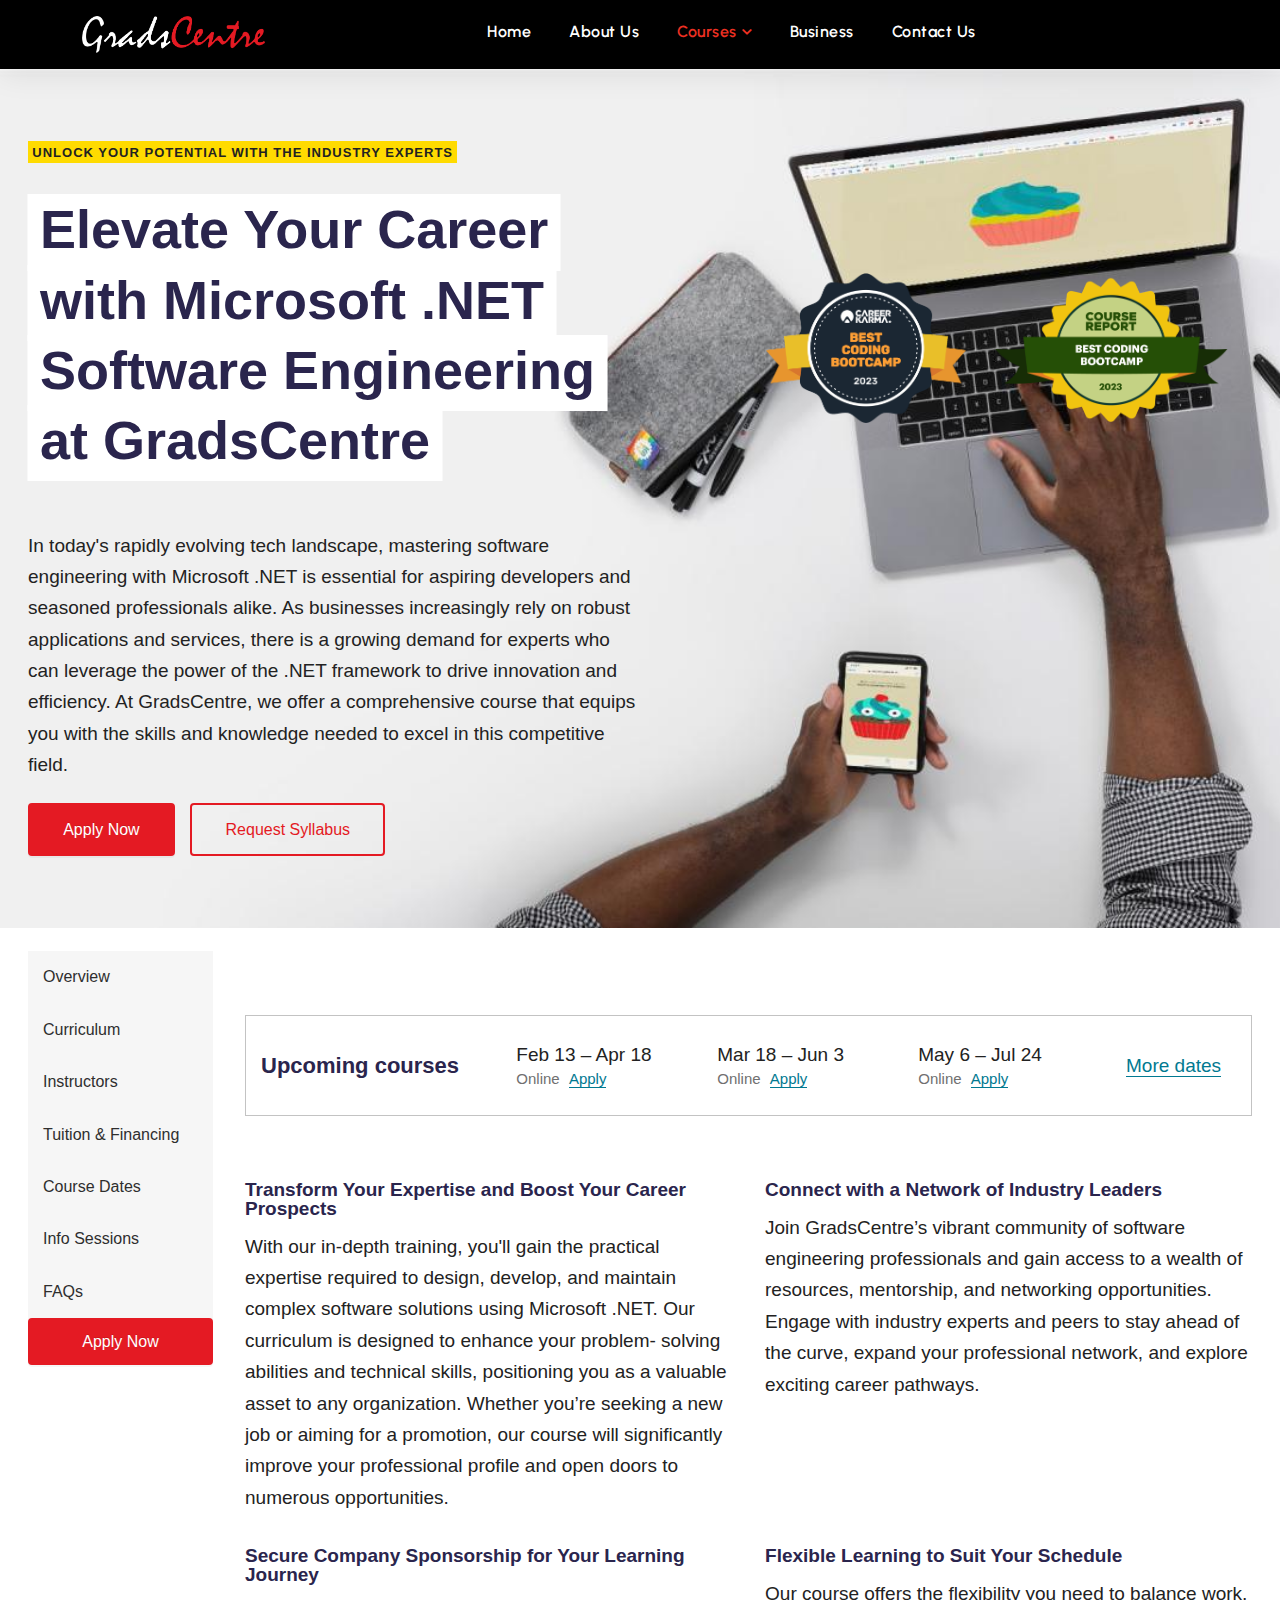
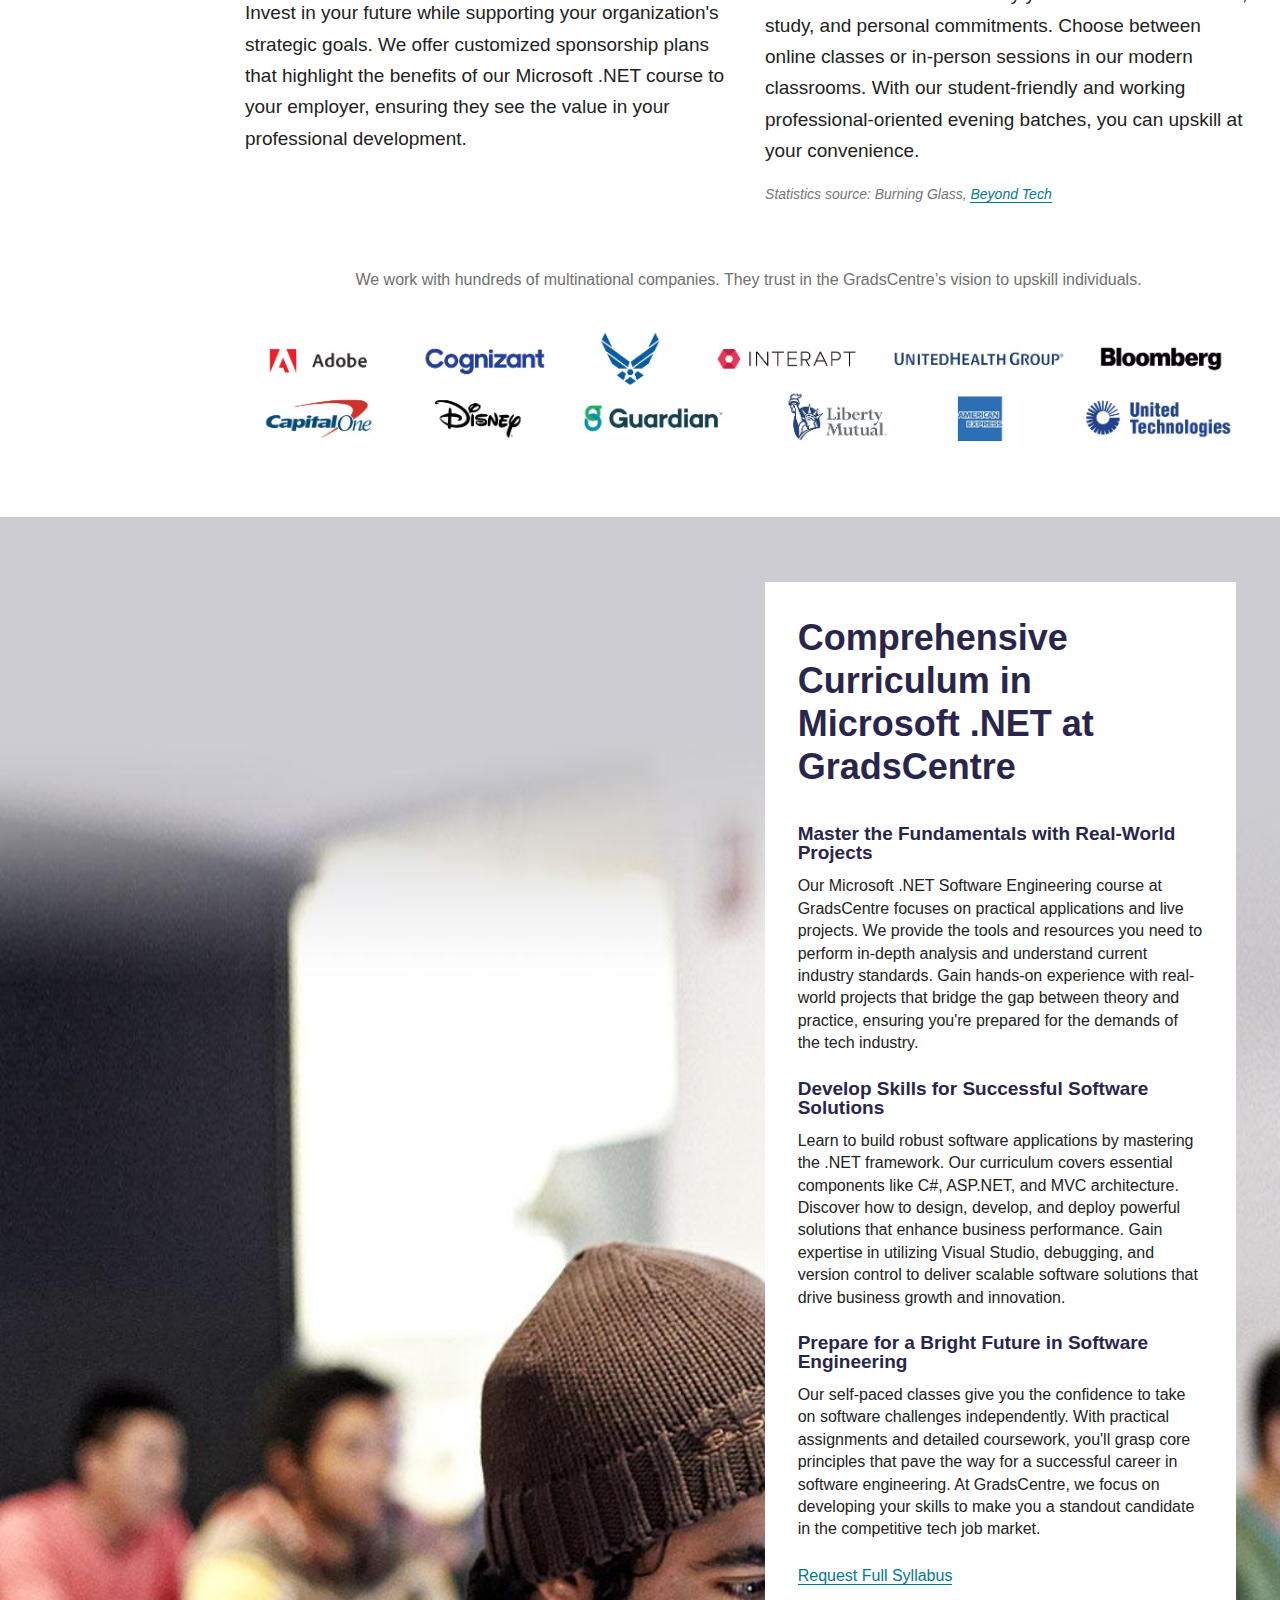
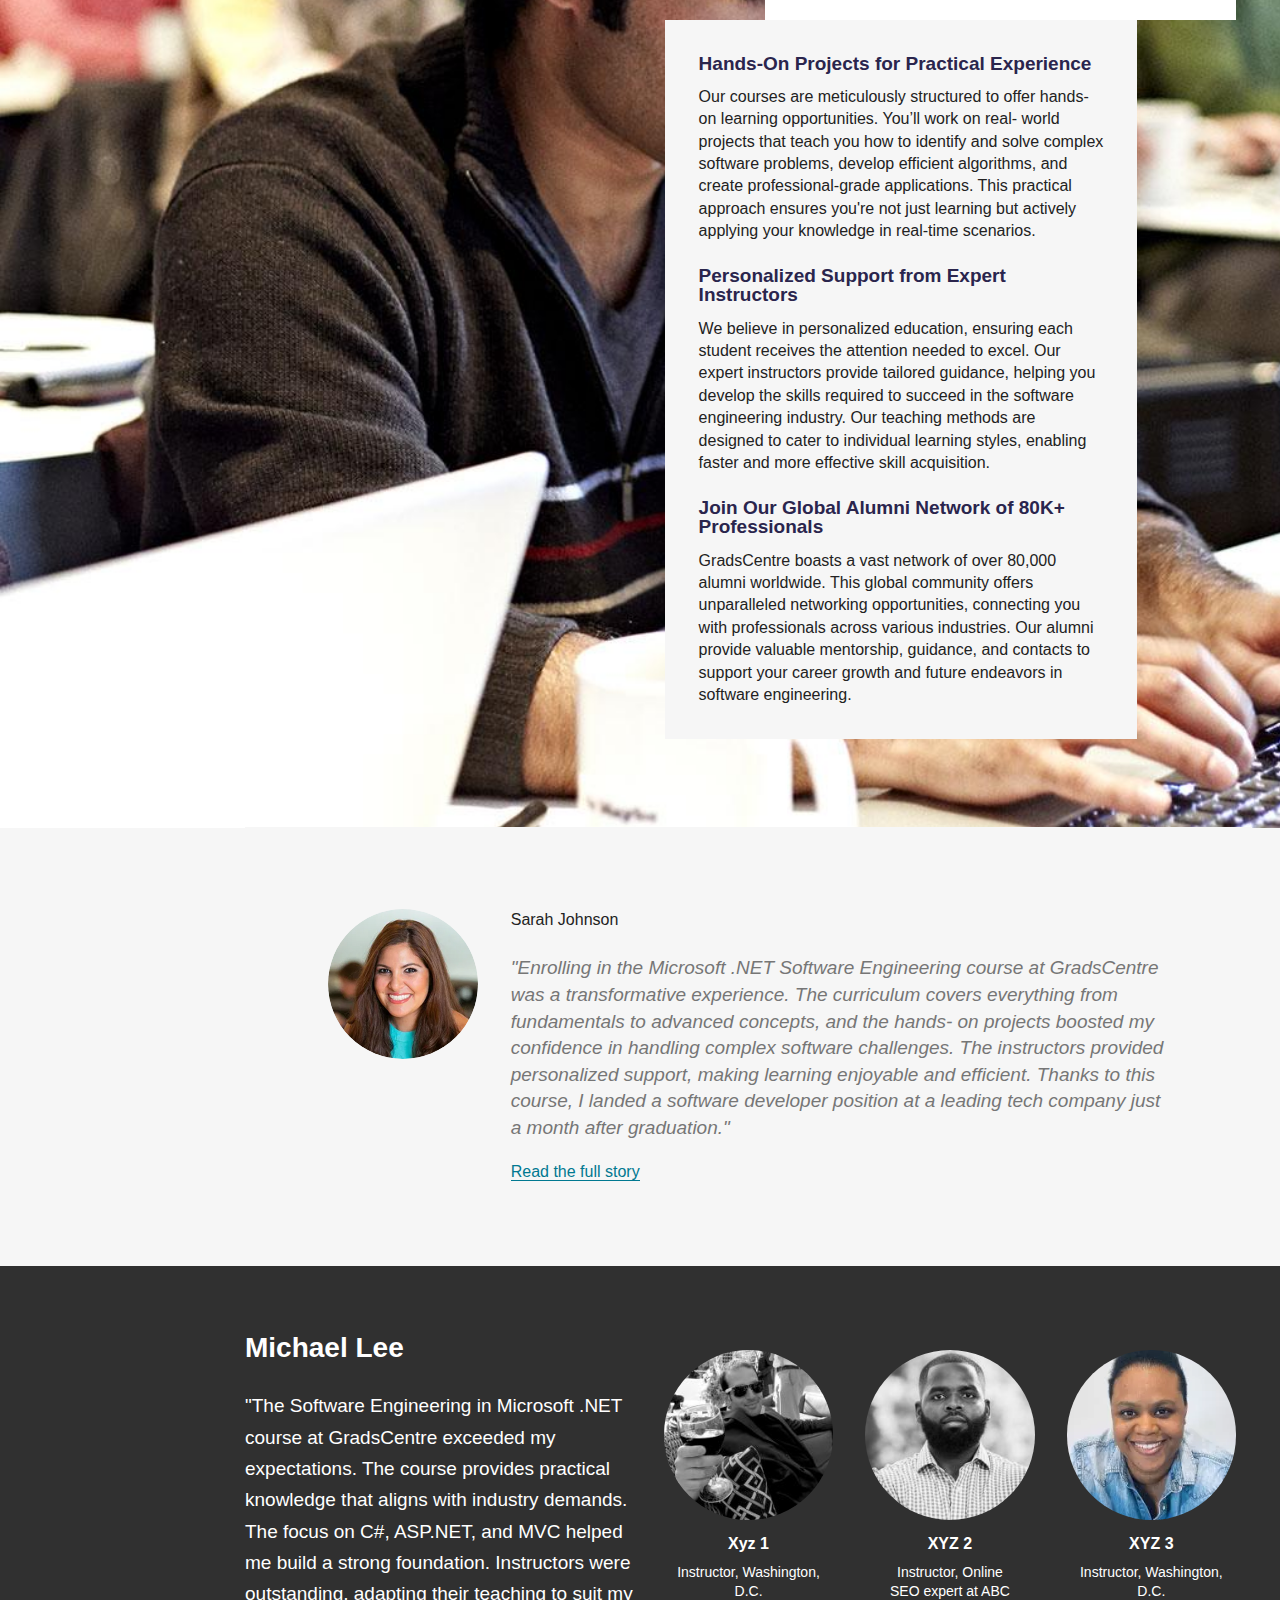
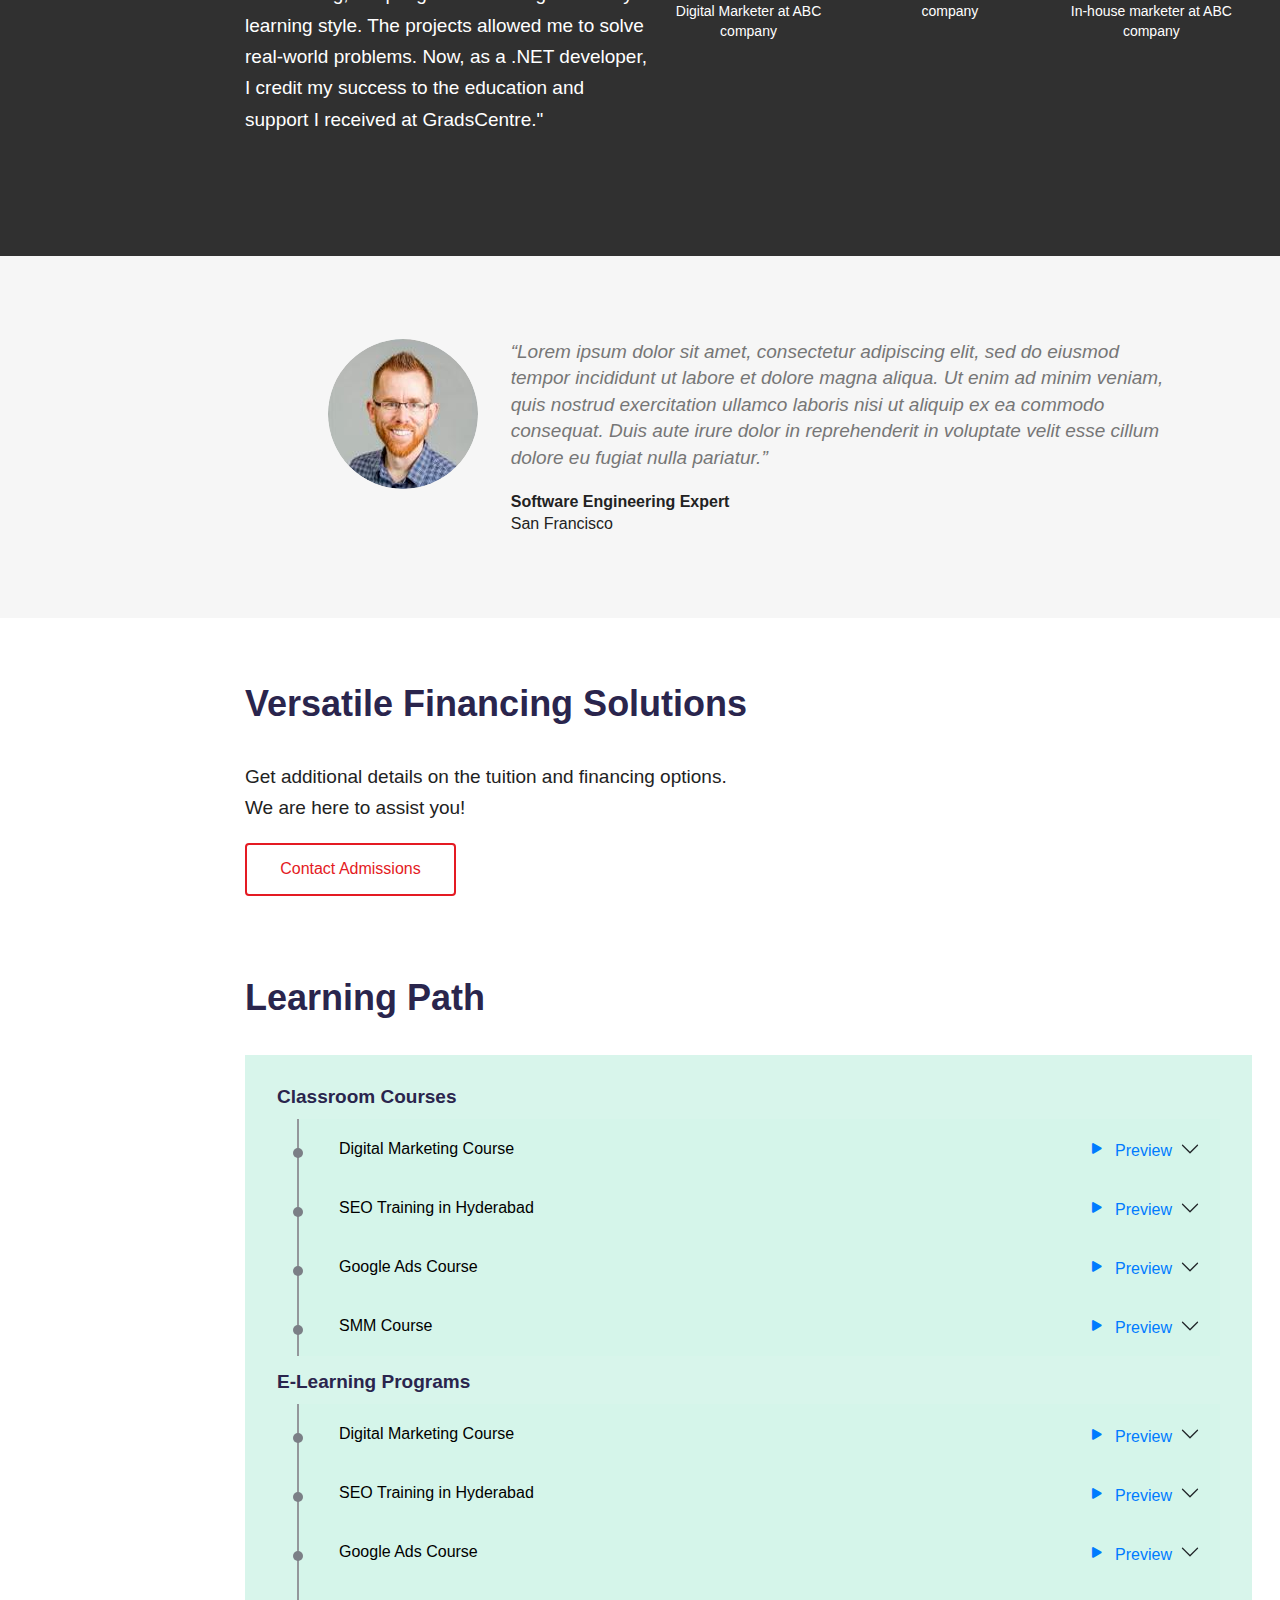
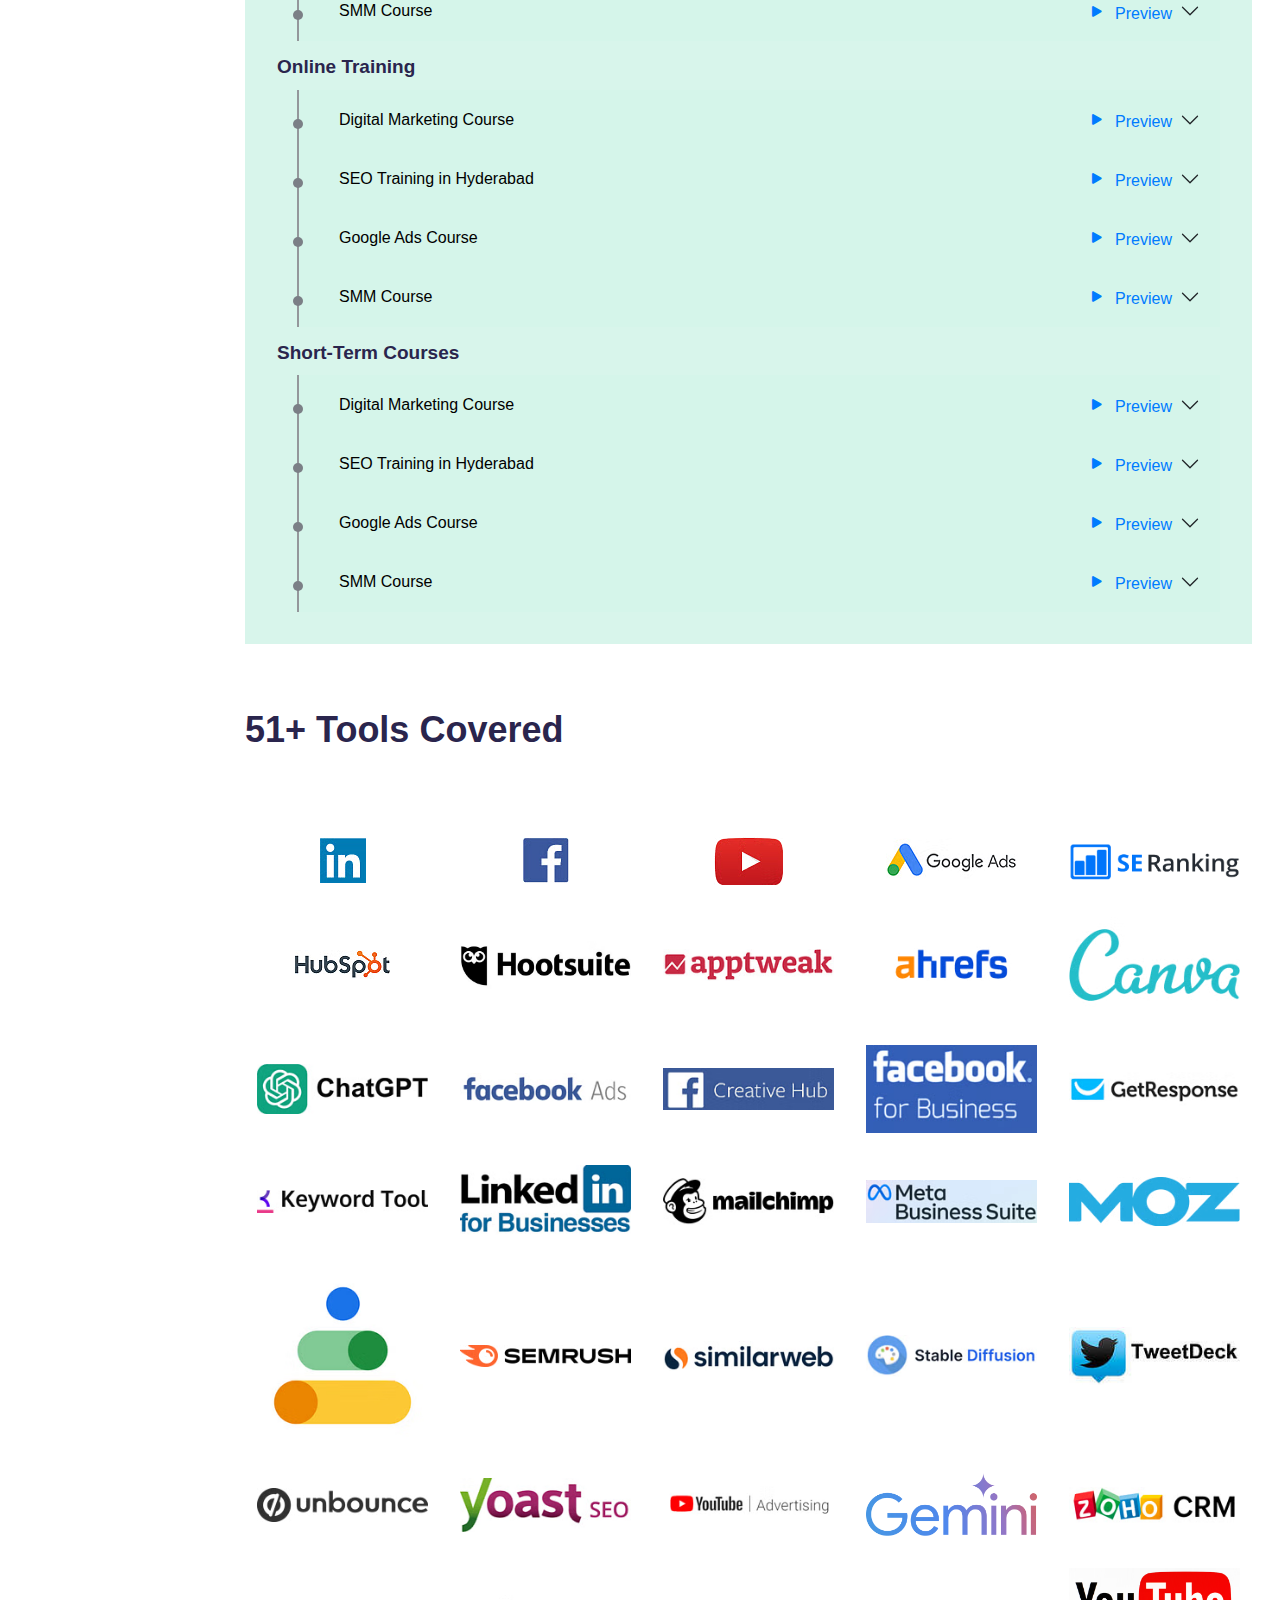
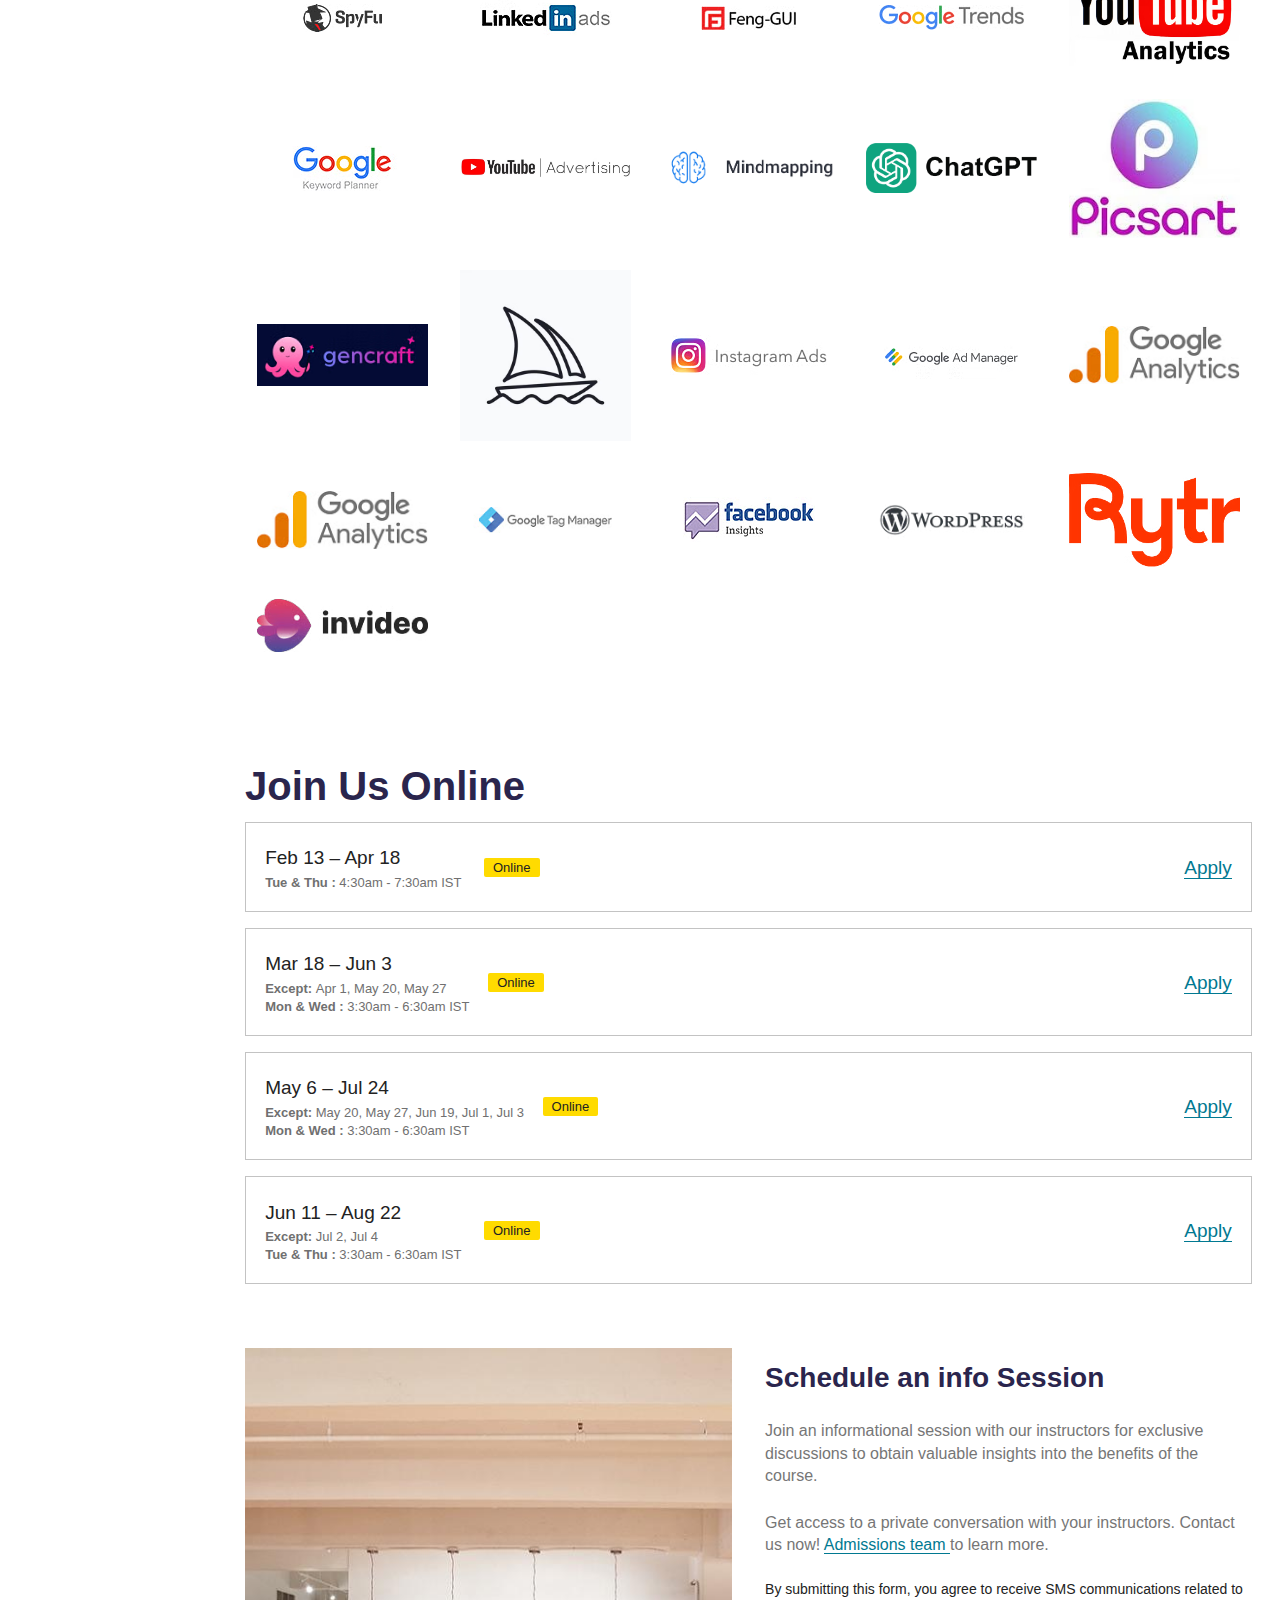
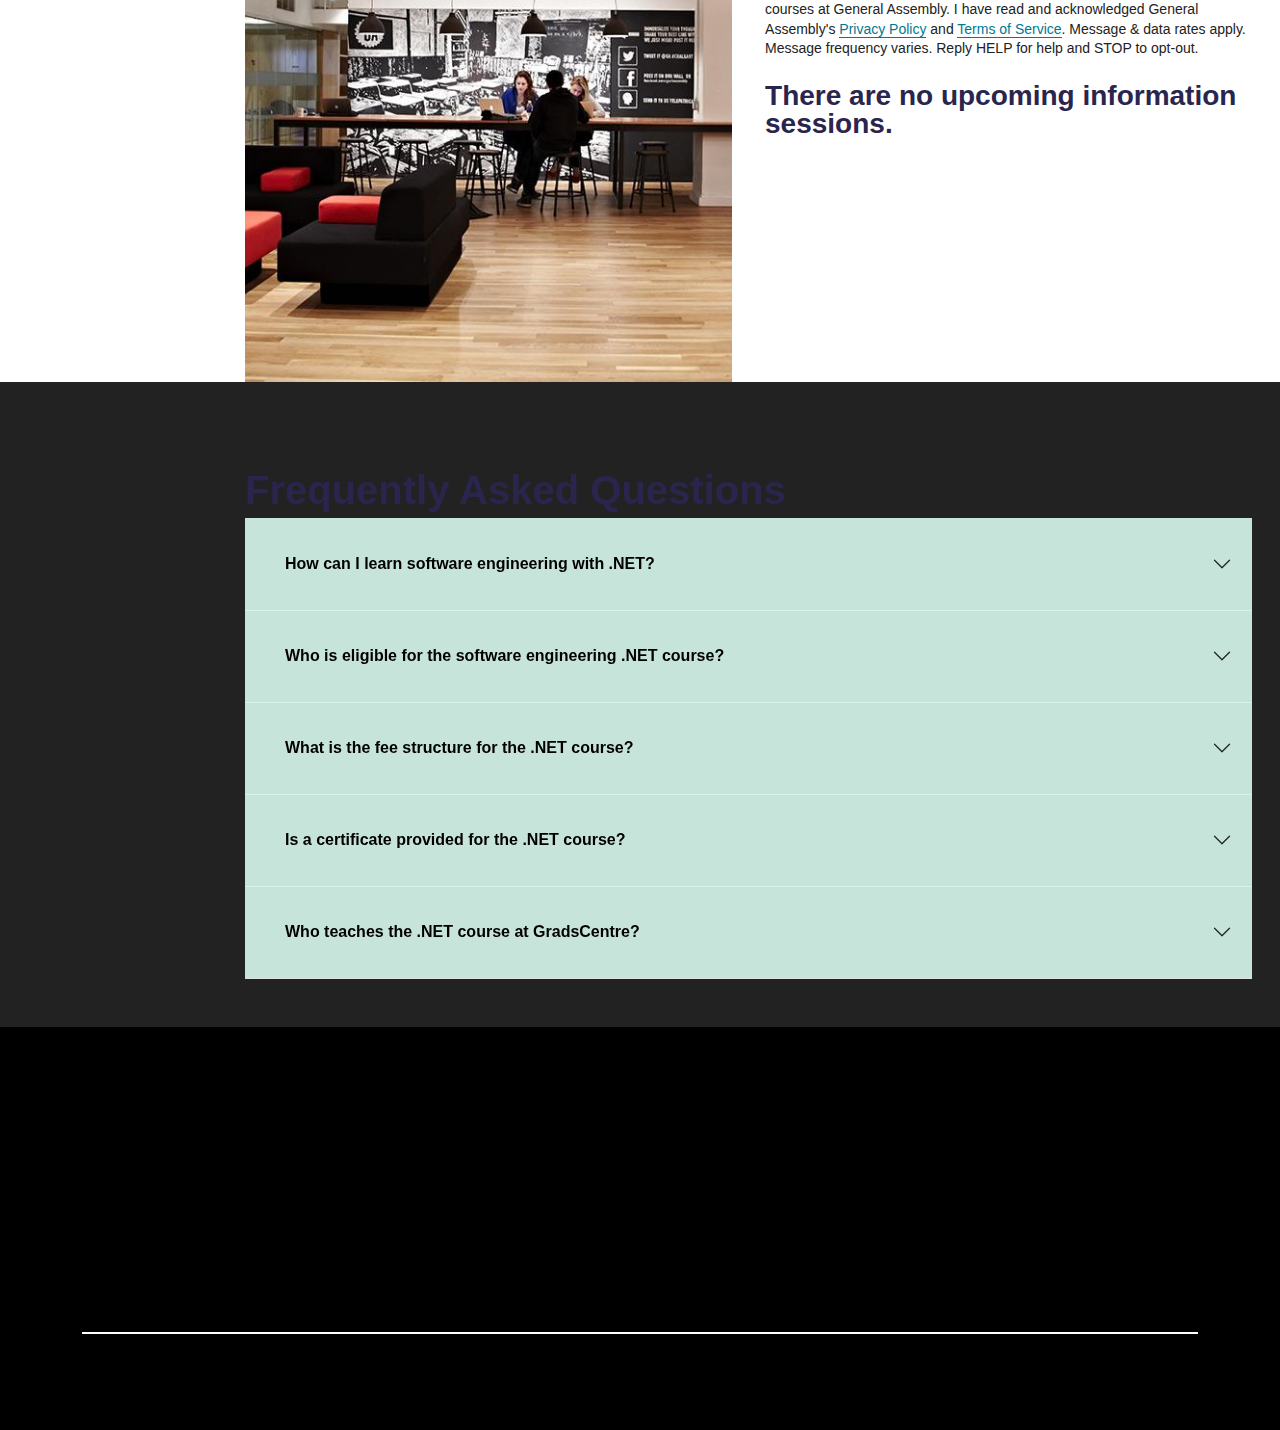
==== software-development.html @ 7e35aa5e "2nd" ====
<html lang="en">
  <head>
    <meta charset="UTF-8" />
    <meta name="viewport" content="width=device-width, initial-scale=1.0" />
    <title>Grade Center</title>
    <!-- favicons Icons -->
    <link
      rel="apple-touch-icon"
      sizes="180x180"
      href="assets/images/favicons/apple-touch-icon.png"
    />
    <link
      rel="icon"
      type="image/png"
      sizes="32x32"
      href="assets/images/favicons/favicon-32x32.png"
    />
    <link
      rel="icon"
      type="image/png"
      sizes="16x16"
      href="assets/images/favicons/favicon-16x16.png"
    />
    <link rel="manifest" href="assets/images/favicons/site.webmanifest" />
    <meta name="description" content="Grade HTML Template For Educaton & LMS" />
    <!-- fonts -->
    <link rel="preconnect" href="https://fonts.googleapis.com/" />
    <link rel="preconnect" href="https://fonts.gstatic.com/" crossorigin />
    <link
      href="https://fonts.googleapis.com/css2?family=Urbanist:ital,wght@0,300;0,400;0,500;0,600;0,700;0,800;0,900;1,300;1,400;1,500;1,600;1,700;1,800;1,900&amp;family=Water+Brush&amp;display=swap"
      rel="stylesheet"
    />
    <link
      rel="stylesheet"
      href="assets/vendors/bootstrap/css/bootstrap.min.css"
    />
    <link
      href="https://cdn.jsdelivr.net/npm/bootstrap-icons/font/bootstrap-icons.css"
      rel="stylesheet"
    />

    <link
      rel="stylesheet"
      href="assets/vendors/bootstrap-select/bootstrap-select.min.css"
    />
    <link rel="stylesheet" href="assets/vendors/jquery-ui/jquery-ui.css" />
    <link rel="stylesheet" href="assets/vendors/animate/animate.min.css" />
    <link rel="stylesheet" href="assets/vendors/fontawesome/css/all.min.css" />
    <link rel="stylesheet" href="assets/vendors/grade-icons/style.css" />
    <link rel="stylesheet" href="assets/vendors/jarallax/jarallax.css" />
    <link
      rel="stylesheet"
      href="assets/vendors/jquery-magnific-popup/jquery.magnific-popup.css"
    />
    <link
      rel="stylesheet"
      href="assets/vendors/nouislider/nouislider.min.css"
    />
    <link
      rel="stylesheet"
      href="assets/vendors/nouislider/nouislider.pips.css"
    />
    <link rel="stylesheet" href="assets/vendors/odometer/odometer.min.css" />
    <link
      rel="stylesheet"
      href="assets/vendors/tiny-slider/tiny-slider.min.css"
    />
    <link
      rel="stylesheet"
      href="assets/vendors/owl-carousel/assets/owl.carousel.min.css"
    />
    <link
      rel="stylesheet"
      href="assets/vendors/owl-carousel/assets/owl.theme.default.min.css"
    />
    <!-- template styles -->
    <link rel="stylesheet" href="./assets/css/custom.css" />
    <link rel="stylesheet" href="assets/css/style.css" />
  </head>

  <body class="">
    <!--<div class="custom-cursor__cursor"></div>-->
    <!--<div class="custom-cursor__cursor-two"></div>-->
    <div class="preloader">
      <div
        class="preloader__image"
        style="background-image: url(assets/images/loader.png)"
      ></div>
    </div>
    <!-- /.preloader -->
    <div class="page-wrapper">
      <header class="main-header-two">
        <nav class="main-menu">
          <div class="container">
            <div class="main-menu__logo">
              <a href="index.html">
                <img
                  src="assets/images/logo-light.png"
                  width="183"
                  height="48"
                  alt="Grade"
                />
              </a>
            </div>
            <!-- /.main-menu__logo -->
            <div class="main-menu__nav">
              <ul class="main-menu__list">
                <li><a href="index.html">Home</a></li>
                <li>
                  <a href="about.html">About Us</a>
                  <!--<ul>-->
                  <!--    <li><a href="javascript:void(0)">About</a></li>-->
                  <!--    <li><a href="javascript:void(0)">Our Teacher</a></li>-->
                  <!--</ul>-->
                </li>
                <li class="dropdown">
                  <a href="javascript:void(0)">Courses</a>
                  <ul>
                    <li class="dropdown">
                      <a href="javascript:void(0)">Full Time</a>
                      <ul>
                        <li>
                          <a href="software-development.html"
                            >Software Development</a
                          >
                        </li>
                        <li>
                          <a href="digital-marketing.html">Digital Marketing</a>
                        </li>
                        <li>
                          <a href="fullstack-development.html"
                            >Fullstack Development</a
                          >
                        </li>
                      </ul>
                    </li>
                    <li>
                      <a href="javascript:void(0)">Part-time</a>
                      <ul>
                        <li>
                          <a href="software-development.html"
                            >Software Development</a
                          >
                        </li>
                      </ul>
                    </li>
                    <li>
                      <a href="course-details.html">Online</a>
                      <ul>
                        <li>
                          <a href="software-development.html"
                            >Software Development</a
                          >
                        </li>
                        <li>
                          <a href="digital-marketing.html">Digital Marketing</a>
                        </li>
                      </ul>
                    </li>
                  </ul>
                </li>
                <li><a href="business.html">Business</a></li>
                <li><a href="contact.html">Contact Us</a></li>
              </ul>
            </div>
            <div class="main-menu__right">
              <a href="#" class="main-menu__toggler mobile-nav__toggler">
                <i class="fa fa-bars"></i>
              </a>
            </div>
          </div>
        </nav>
        <!-- /.main-menu -->
      </header>
      <!-- /.main-header-two -->
      <div class="stricky-header stricked-menu main-menu main-header-two">
        <div class="sticky-header__content"></div>
      </div>
      <main role="main">
        <div class="layout-content">
          <div class="region region-content">
            <article
              class="node node--type-program-instance node--view-mode-full"
            >
              <div class="program__masthead">
                <div class="program__image">
                  <article
                    class="media media--type-image media--view-mode-masthead-program-header"
                  >
                    <div
                      class="field field--name-field-image field--type-image field--label-hidden field__item"
                    >
                      <picture>
                        <source
                          srcset="assets/images/SC_FEWD_Header_0623_NB.jpg"
                          media="all and (min-width: 1600px)"
                          type="image/webp"
                          width="1920"
                          height="721"
                        />
                        <img
                          loading="lazy"
                          src="assets/images/SC_FEWD_Header_0623_NB.jpg?itok=PxS10DZU"
                          width="1920"
                          height="721"
                          alt="SC_FEWD_Header_0623_NB"
                        />
                      </picture>
                    </div>
                  </article>
                </div>
                <div class="program__header">
                  <div class="program__highlight ga-type-highlight">
                    UNLOCK YOUR POTENTIAL WITH THE INDUSTRY EXPERTS
                  </div>
                  <div class="program__title-container">
                    <h1 class="program__title">
                      <span
                        class="field field--name-title field--type-string field--label-hidden"
                        >Elevate Your Career with Microsoft .NET Software
                        Engineering at GradsCentre</span
                      >
                    </h1>
                  </div>
                </div>
                <div class="program__summary-container">
                  <div class="program__summary">
                    <p>
                      In today's rapidly evolving tech landscape, mastering
                      software engineering with Microsoft .NET is essential for
                      aspiring developers and seasoned professionals alike. As
                      businesses increasingly rely on robust applications and
                      services, there is a growing demand for experts who can
                      leverage the power of the .NET framework to drive
                      innovation and efficiency. At GradsCentre, we offer a
                      comprehensive course that equips you with the skills and
                      knowledge needed to excel in this competitive field.
                    </p>

                    <ul>
                      <li>
                        <a
                          class="btn-primary"
                          href="contact.html"
                          target="_blank"
                          >Apply Now</a
                        >
                      </li>
                      <li>
                        <a
                          href="#contact"
                          class="use-ajax btn-secondary"
                          data-bs-toggle="modal"
                          data-bs-target="#contact"
                          rel="nofollow"
                          data-dialog-type="modal"
                          data-dialog-options='{"width":"565px","dialogClass":"ga-common-widget-webformcta"}'
                          data-once="ajax"
                        >
                          Request Syllabus
                        </a>
                      </li>
                    </ul>
                    <!-- Award Container Styles -->
                    <style type="text/css">
                      /*<![CDATA[*/

                      #award-container {
                        justify-content: center;
                        align-items: center;
                        gap: 25px;
                        display: flex;
                        flex-direction: row;
                        position: absolute;
                        top: -444px;
                        right: 0px;
                        width: 100%;
                        min-height: 220px;
                      }

                      #award-container > img {
                        height: 30vw;
                      }

                      @media only screen and /* the smallest desktop width to cover */ (min-width: 320px) and (max-width: 425px) {
                        #award-container {
                          top: -65vw;
                        }
                      }

                      @media only screen and /* the smallest desktop width to cover */ (min-width: 426px) and (max-width: 767px) {
                        #award-container {
                          top: -58vw;
                        }
                      }

                      @media only screen and /* the smallest desktop width to cover */ (min-width: 768px) {
                        #award-container {
                          position: relative;
                          justify-content: flex-end;
                          align-items: center;
                          gap: 25px;
                          display: flex;
                          flex-direction: row;
                          flex-wrap: wrap;
                          margin-top: 33px;
                          margin-right: 39px;
                          z-index: 100;
                          position: absolute;
                          top: -325px;
                          right: 0px;
                        }

                        #award-container > img {
                          max-height: 150px;
                        }
                      }

                      /*]]>*/
                    </style>
                    <!-- End Award Container Styles --><!-- Award Container -->
                    <div id="award-container">
                      <img
                        src="assets/images/Career-Karma-Best-Coding-Bootcamp-2023.png"
                        alt="Career Karma Best Coding Bootcamp of 2023"
                        max-height="150px"
                      />
                      <img
                        src="assets/images/Course_Report_Best_Coding_Bootcamp-2023.png"
                        alt="Course Report Best Coding Bootcamp of 2023"
                        max-height="150px"
                      />
                    </div>

                    <!-- End Award Container -->
                  </div>
                </div>
              </div>
              <div class="program__content">
                <div class="sidebar-nav mobile-collapsed">
                  <div class="layout-container">
                    <div class="mobile-toggle">
                      <a href="#">Learn more about this course</a>
                    </div>
                    <nav
                      id="guide-template"
                      class="ga-common-page-blocks-inline-page-menu ga-common-inline-page-menu-vertical sidebar-nav__inner sidebar-nav__inner--sticky"
                    >
                      <div class="item-list">
                        <ul class="subnav__list nav ga-type-body-sm">
                          <li>
                            <a
                              href="#more-than-half-of-all-jobs-in-the-top-income-quartile-show-significant-demand-for-coding-skills"
                              >Overview</a
                            >
                          </li>
                          <li><a href="#classroom-support">Curriculum</a></li>
                          <li><a href="#instructors">Instructors</a></li>
                          <li>
                            <a href="#flexible-financing-options"
                              >Tuition &amp; Financing</a
                            >
                          </li>
                          <li><a href="#course-dates">Course Dates</a></li>
                          <li><a href="#info-sessions">Info Sessions</a></li>
                          <li>
                            <a href="#frequently-asked-questions">FAQs</a>
                          </li>
                        </ul>
                      </div>
                      <div class="apply-now">
                        <a href="contact.html" class="ga-btn btn-primary"
                          >Apply Now</a
                        >
                      </div>
                    </nav>
                  </div>
                </div>
                <div
                  id="upcoming-dates"
                  class="padding--default layout layout--onecol ga-block-white"
                >
                  <div class="layout__region--container">
                    <div class="layout__region layout__region--content">
                      <div
                        data-block-plugin-id="ga_courses_page_block_upcoming_course_instances_preview"
                        class="block block-ga-courses block-ga-courses-page-block-upcoming-course-instances-preview"
                      >
                        <div class="block__inner">
                          <h2 class="block__title">Upcoming courses</h2>
                          <div class="ga-courses-course-instance-preview">
                            <div
                              class="ga-courses-course-instance-preview--dates"
                            >
                              <span
                                class="ga-courses-course-instance-preview--start-date"
                                >Feb 13</span
                              >
                              –
                              <span
                                class="ga-courses-course-instance-preview--end-date"
                                >Apr 18</span
                              >
                            </div>

                            <div
                              class="ga-courses-course-instance-preview--is-online"
                            >
                              Online
                              <a
                                href="contact.html"
                                class="ga-courses-course-instance-preview--apply"
                                target="_blank"
                                >Apply</a
                              >
                            </div>
                          </div>
                          <div class="ga-courses-course-instance-preview">
                            <div
                              class="ga-courses-course-instance-preview--dates"
                            >
                              <span
                                class="ga-courses-course-instance-preview--start-date"
                                >Mar 18</span
                              >
                              –
                              <span
                                class="ga-courses-course-instance-preview--end-date"
                                >Jun 3</span
                              >
                            </div>

                            <div
                              class="ga-courses-course-instance-preview--is-online"
                            >
                              Online
                              <a
                                href="contact.html"
                                class="ga-courses-course-instance-preview--apply"
                                target="_blank"
                                >Apply</a
                              >
                            </div>
                          </div>
                          <div class="ga-courses-course-instance-preview">
                            <div
                              class="ga-courses-course-instance-preview--dates"
                            >
                              <span
                                class="ga-courses-course-instance-preview--start-date"
                                >May 6</span
                              >
                              –
                              <span
                                class="ga-courses-course-instance-preview--end-date"
                                >Jul 24</span
                              >
                            </div>

                            <div
                              class="ga-courses-course-instance-preview--is-online"
                            >
                              Online
                              <a
                                href="contact.html"
                                class="ga-courses-course-instance-preview--apply"
                                target="_blank"
                                >Apply</a
                              >
                            </div>
                          </div>

                          <div class="block__dates">
                            <a href="javascript:void(0)">More dates</a>
                          </div>
                        </div>
                      </div>
                    </div>
                  </div>
                </div>
                <div
                  id="more-than-half-of-all-jobs-in-the-top-income-quartile-show-significant-demand-for-coding-skills"
                  class="padding--default layout--twocol-50-50 layout layout--twocolflex ga-block-white"
                >
                  <div class="layout__region--container">
                    <!--<div class="layout__title"><h2 class="ga-type-header">Lorem ipsum dolor sit amet, consectetur adipiscing elit, sed do eiusmod tempor incididunt ut labore et dolore magna aliqua. Ut enim ad minim veniam, quis nostrud exercitation ullamco laboris nisi ut aliquip ex ea commodo consequat.</h2></div>-->
                    <div class="layout__region layout__region--content">
                      <div
                        class="block block-ga-common block-ga-common-block-text"
                        data-block-plugin-id="ga_common_block_text"
                      >
                        <div class="block__inner clearfix">
                          <h4>
                            Transform Your Expertise and Boost Your Career
                            Prospects
                          </h4>

                          <p>
                            With our in-depth training, you'll gain the
                            practical expertise required to design, develop, and
                            maintain complex software solutions using Microsoft
                            .NET. Our curriculum is designed to enhance your
                            problem- solving abilities and technical skills,
                            positioning you as a valuable asset to any
                            organization. Whether you’re seeking a new job or
                            aiming for a promotion, our course will
                            significantly improve your professional profile and
                            open doors to numerous opportunities.
                          </p>
                        </div>
                      </div>
                      <div
                        class="block block-ga-common block-ga-common-block-text"
                        data-block-plugin-id="ga_common_block_text"
                      >
                        <div class="block__inner clearfix">
                          <h4>Connect with a Network of Industry Leaders</h4>

                          <p>
                            Join GradsCentre’s vibrant community of software
                            engineering professionals and gain access to a
                            wealth of resources, mentorship, and networking
                            opportunities. Engage with industry experts and
                            peers to stay ahead of the curve, expand your
                            professional network, and explore exciting career
                            pathways.
                          </p>
                        </div>
                      </div>
                      <div
                        class="block block-ga-common block-ga-common-block-text"
                        data-block-plugin-id="ga_common_block_text"
                      >
                        <div class="block__inner clearfix">
                          <h4>
                            Secure Company Sponsorship for Your Learning Journey
                          </h4>

                          <p>
                            Invest in your future while supporting your
                            organization's strategic goals. We offer customized
                            sponsorship plans that highlight the benefits of our
                            Microsoft .NET course to your employer, ensuring
                            they see the value in your professional development.
                          </p>
                        </div>
                      </div>
                      <div
                        class="block block-ga-common block-ga-common-block-text"
                        data-block-plugin-id="ga_common_block_text"
                      >
                        <div class="block__inner clearfix">
                          <h4>Flexible Learning to Suit Your Schedule</h4>

                          <p>
                            Our course offers the flexibility you need to
                            balance work, study, and personal commitments.
                            Choose between online classes or in-person sessions
                            in our modern classrooms. With our student-friendly
                            and working professional-oriented evening batches,
                            you can upskill at your convenience.
                          </p>

                          <p class="ga-type-body-xs">
                            <em>
                              <span style="color: #767676"
                                >Statistics source: Burning Glass,
                              </span>
                              <a href="javascript:void(0)" target="_blank"
                                >Beyond Tech</a
                              >
                            </em>
                          </p>
                        </div>
                      </div>
                    </div>
                  </div>
                </div>
                <div
                  id="logos"
                  class="padding--default layout layout--onecol ga-block-white"
                >
                  <div class="layout__region--container">
                    <div class="layout__region layout__region--content">
                      <div
                        data-block-plugin-id="ga_common_block_image"
                        class="block block-ga-common block-ga-common-block-image"
                      >
                        <div class="block__inner clearfix">
                          <h2 class="ga-type-section-header block__title">
                            We work with hundreds of multinational companies.
                            They trust in the GradsCentre’s vision to upskill
                            individuals.
                          </h2>

                          <div class="ga-common-block-image">
                            <picture>
                              <source
                                srcset="assets/images/FEWD_LogoBlock.webp"
                                media="(min-width: 768px)"
                                type="image/webp"
                              />
                              <source
                                srcset="assets/images/FEWD_LogoBlock.jpg"
                                media="(min-width: 768px)"
                              />
                              <img
                                src="assets/images/FEWD_LogoBlock.jpg"
                                alt=""
                              />
                            </picture>
                          </div>
                        </div>
                      </div>
                    </div>
                  </div>
                </div>
                <div
                  id="classroom-support"
                  class="padding--default layout layout--threecol layout--multiple-rows-brick ga-block-white layout--bg-image"
                >
                  <div
                    class="layout__bg-image-container"
                    style="
                      background-image: url(assets/images/FEWD-Our-Best-in-Class-Curriculum_040220.jpg?itok=NfUQ-eMR),
                        url(assets/images/FEWD-Our-Best-in-Class-Curriculum_040220.jpg?itok=NfUQ-eMR);
                    "
                  ></div>

                  <div class="layout__region--container">
                    <div class="layout__region--content">
                      <div
                        class="layout__region layout__region--content-right layout__region--row_1_right"
                      >
                        <div
                          class="ga-block-white block block-ga-common block-ga-common-block-text"
                          data-block-plugin-id="ga_common_block_text"
                        >
                          <div class="block__inner clearfix">
                            <h2 class="h1-style">
                              Comprehensive Curriculum in Microsoft .NET at
                              GradsCentre
                            </h2>

                            <h4>
                              <strong
                                >Master the Fundamentals with Real-World
                                Projects</strong
                              >
                            </h4>

                            <p class="ga-type-body-sm">
                              Our Microsoft .NET Software Engineering course at
                              GradsCentre focuses on practical applications and
                              live projects. We provide the tools and resources
                              you need to perform in-depth analysis and
                              understand current industry standards. Gain
                              hands-on experience with real-world projects that
                              bridge the gap between theory and practice,
                              ensuring you're prepared for the demands of the
                              tech industry.
                            </p>

                            <h4>
                              Develop Skills for Successful Software Solutions
                            </h4>

                            <p class="ga-type-body-sm">
                              Learn to build robust software applications by
                              mastering the .NET framework. Our curriculum
                              covers essential components like C#, ASP.NET, and
                              MVC architecture. Discover how to design, develop,
                              and deploy powerful solutions that enhance
                              business performance. Gain expertise in utilizing
                              Visual Studio, debugging, and version control to
                              deliver scalable software solutions that drive
                              business growth and innovation.
                            </p>

                            <h4>
                              Prepare for a Bright Future in Software
                              Engineering
                            </h4>

                            <p class="ga-type-body-sm">
                              Our self-paced classes give you the confidence to
                              take on software challenges independently. With
                              practical assignments and detailed coursework,
                              you'll grasp core principles that pave the way for
                              a successful career in software engineering. At
                              GradsCentre, we focus on developing your skills to
                              make you a standout candidate in the competitive
                              tech job market.
                            </p>

                            <p class="ga-type-body-sm" dir="ltr">
                              <a
                                href="javascript:void(0)"
                                rel="nofollow"
                                data-dialog-type="modal"
                                data-dialog-options='{"width":"565px","dialogClass":"ga-common-widget-webformcta"}'
                                data-once="ajax"
                              >
                                Request Full Syllabus
                              </a>
                            </p>
                          </div>
                        </div>
                        <div
                          class="shift-left-1 ga-block-light-gray block block-ga-common block-ga-common-block-text"
                          data-block-plugin-id="ga_common_block_text"
                        >
                          <div class="block__inner clearfix">
                            <h4>Hands-On Projects for Practical Experience</h4>

                            <p class="ga-type-body-sm">
                              Our courses are meticulously structured to offer
                              hands-on learning opportunities. You’ll work on
                              real- world projects that teach you how to
                              identify and solve complex software problems,
                              develop efficient algorithms, and create
                              professional-grade applications. This practical
                              approach ensures you're not just learning but
                              actively applying your knowledge in real-time
                              scenarios.
                            </p>

                            <h4>
                              Personalized Support from Expert Instructors
                            </h4>

                            <p class="ga-type-body-sm">
                              We believe in personalized education, ensuring
                              each student receives the attention needed to
                              excel. Our expert instructors provide tailored
                              guidance, helping you develop the skills required
                              to succeed in the software engineering industry.
                              Our teaching methods are designed to cater to
                              individual learning styles, enabling faster and
                              more effective skill acquisition.
                            </p>

                            <h4>
                              Join Our Global Alumni Network of 80K+
                              Professionals
                            </h4>

                            <p class="ga-type-body-sm">
                              GradsCentre boasts a vast network of over 80,000
                              alumni worldwide. This global community offers
                              unparalleled networking opportunities, connecting
                              you with professionals across various industries.
                              Our alumni provide valuable mentorship, guidance,
                              and contacts to support your career growth and
                              future endeavors in software engineering.
                            </p>
                          </div>
                        </div>
                      </div>
                    </div>
                  </div>
                </div>
                <div
                  id="quote"
                  class="padding--default layout layout--onecol ga-block-light-gray"
                >
                  <div class="layout__region--container">
                    <div class="layout__region layout__region--content">
                      <div
                        class="ga-block-light-gray block block-ga-common block-ga-common-block-quote"
                        data-block-plugin-id="ga_common_block_quote"
                      >
                        <div class="block__inner clearfix">
                          <div
                            class="ga-common-block-quote ga-common-block-quote--regular"
                          >
                            <div class="ga-common-block-quote--picture">
                              <div class="media--type-image">
                                <article
                                  class="media media--type-image media--view-mode-ga-quotes-block"
                                >
                                  <div
                                    class="field field--name-field-image field--type-image field--label-hidden field__item"
                                  >
                                    <picture>
                                      <source
                                        srcset="
                                          assets/images/DaniellePascarella.png?itok=NW6vYEuT 1x,
                                          assets/images/DaniellePascarella.png?itok=7NJllkgY 2x
                                        "
                                        media="all and (min-width: 1600px)"
                                        type="image/webp"
                                        width="150"
                                        height="150"
                                      />
                                      <source
                                        srcset="
                                          assets/images/DaniellePascarella.png?itok=NW6vYEuT 1x,
                                          assets/images/DaniellePascarella.png?itok=7NJllkgY 2x
                                        "
                                        media="(min-width: 1256px) and (max-width: 1599px)"
                                        type="image/webp"
                                        width="150"
                                        height="150"
                                      />
                                      <source
                                        srcset="
                                          assets/images/DaniellePascarella.png?itok=NW6vYEuT 1x,
                                          assets/images/DaniellePascarella.png?itok=7NJllkgY 2x
                                        "
                                        media="(min-width: 992px) and (max-width: 1255px)"
                                        type="image/webp"
                                        width="150"
                                        height="150"
                                      />
                                      <source
                                        srcset="
                                          assets/images/DaniellePascarella.png?itok=NW6vYEuT 1x,
                                          assets/images/DaniellePascarella.png?itok=7NJllkgY 2x
                                        "
                                        media="(min-width: 768px) and (max-width: 991px)"
                                        type="image/webp"
                                        width="150"
                                        height="150"
                                      />
                                      <source
                                        srcset="
                                          assets/images/DaniellePascarella.png?itok=NW6vYEuT 1x,
                                          assets/images/DaniellePascarella.png?itok=7NJllkgY 2x
                                        "
                                        media="(min-width: 576px) and (max-width: 767px)"
                                        type="image/webp"
                                        width="150"
                                        height="150"
                                      />
                                      <source
                                        srcset="
                                          assets/images/DaniellePascarella.png?itok=NW6vYEuT 1x,
                                          assets/images/DaniellePascarella.png?itok=7NJllkgY 2x
                                        "
                                        media="(min-width: 480px) and (max-width: 575px)"
                                        type="image/webp"
                                        width="150"
                                        height="150"
                                      />
                                      <source
                                        srcset="
                                          assets/images/DaniellePascarella.png?itok=NW6vYEuT 1x,
                                          assets/images/DaniellePascarella.png?itok=7NJllkgY 2x
                                        "
                                        media="all and (max-width: 479px)"
                                        type="image/webp"
                                        width="150"
                                        height="150"
                                      />
                                      <source
                                        srcset="
                                          assets/images/DaniellePascarella.png?itok=NW6vYEuT 1x,
                                          assets/images/DaniellePascarella.png?itok=7NJllkgY 2x
                                        "
                                        media="all and (min-width: 1600px)"
                                        type="image/png"
                                        width="150"
                                        height="150"
                                      />
                                      <source
                                        srcset="
                                          assets/images/DaniellePascarella.png?itok=NW6vYEuT 1x,
                                          assets/images/DaniellePascarella.png?itok=7NJllkgY 2x
                                        "
                                        media="(min-width: 1256px) and (max-width: 1599px)"
                                        type="image/png"
                                        width="150"
                                        height="150"
                                      />
                                      <source
                                        srcset="
                                          assets/images/DaniellePascarella.png?itok=NW6vYEuT 1x,
                                          assets/images/DaniellePascarella.png?itok=7NJllkgY 2x
                                        "
                                        media="(min-width: 992px) and (max-width: 1255px)"
                                        type="image/png"
                                        width="150"
                                        height="150"
                                      />
                                      <source
                                        srcset="
                                          assets/images/DaniellePascarella.png?itok=NW6vYEuT 1x,
                                          assets/images/DaniellePascarella.png?itok=7NJllkgY 2x
                                        "
                                        media="(min-width: 768px) and (max-width: 991px)"
                                        type="image/png"
                                        width="150"
                                        height="150"
                                      />
                                      <source
                                        srcset="
                                          assets/images/DaniellePascarella.png?itok=NW6vYEuT 1x,
                                          assets/images/DaniellePascarella.png?itok=7NJllkgY 2x
                                        "
                                        media="(min-width: 576px) and (max-width: 767px)"
                                        type="image/png"
                                        width="150"
                                        height="150"
                                      />
                                      <source
                                        srcset="
                                          assets/images/DaniellePascarella.png?itok=NW6vYEuT 1x,
                                          assets/images/DaniellePascarella.png?itok=7NJllkgY 2x
                                        "
                                        media="(min-width: 480px) and (max-width: 575px)"
                                        type="image/png"
                                        width="150"
                                        height="150"
                                      />
                                      <source
                                        srcset="
                                          assets/images/DaniellePascarella.png?itok=NW6vYEuT 1x,
                                          assets/images/DaniellePascarella.png?itok=7NJllkgY 2x
                                        "
                                        media="all and (max-width: 479px)"
                                        type="image/png"
                                        width="150"
                                        height="150"
                                      />
                                      <img
                                        loading="eager"
                                        src="assets/images/DaniellePascarella.png?itok=NW6vYEuT"
                                        width="150"
                                        height="150"
                                        alt="Danielle Pascarella Portrait "
                                        typeof="foaf:Image"
                                      />
                                    </picture>
                                  </div>
                                </article>
                              </div>
                            </div>
                            <div class="ga-common-block-quote--quote">
                              <p class="ga-type-body-sm">
                                <!-- <strong>Content Marketer, ABC</strong><br /> -->
                                Sarah Johnson
                              </p>

                              <p>
                                <span style="color: #767676">
                                  <em>
                                    "Enrolling in the Microsoft .NET Software
                                    Engineering course at GradsCentre was a
                                    transformative experience. The curriculum
                                    covers everything from fundamentals to
                                    advanced concepts, and the hands- on
                                    projects boosted my confidence in handling
                                    complex software challenges. The instructors
                                    provided personalized support, making
                                    learning enjoyable and efficient. Thanks to
                                    this course, I landed a software developer
                                    position at a leading tech company just a
                                    month after graduation."
                                  </em>
                                </span>
                              </p>

                              <p class="ga-type-body-sm">
                                <a href="javascript:void(0)" target="_blank"
                                  >Read the full story</a
                                >
                              </p>
                            </div>
                          </div>
                        </div>
                      </div>
                    </div>
                  </div>
                </div>
                <div
                  id="instructors"
                  class="padding--default layout layout--onecol ga-block-dark"
                >
                  <div class="layout__region--container">
                    <div class="layout__region layout__region--content">
                      <div
                        data-block-plugin-id="ga_courses_block_program_instructor"
                        class="block block-ga-courses block-ga-courses-block-program-instructor"
                      >
                        <div class="block__inner clearfix">
                          <div class="ga-courses-program-instructors">
                            <div
                              class="ga-courses-program-instructors--content"
                            >
                              <h2>Michael Lee</h2>

                              <p>
                                "The Software Engineering in Microsoft .NET
                                course at GradsCentre exceeded my expectations.
                                The course provides practical knowledge that
                                aligns with industry demands. The focus on C#,
                                ASP.NET, and MVC helped me build a strong
                                foundation. Instructors were outstanding,
                                adapting their teaching to suit my learning
                                style. The projects allowed me to solve
                                real-world problems. Now, as a .NET developer, I
                                credit my success to the education and support I
                                received at GradsCentre."
                              </p>
                            </div>
                            <div
                              class="ga-courses-program-instructors--instructors"
                            >
                              <div
                                class="ga-courses-program-instructors__instructor"
                              >
                                <div
                                  class="ga-courses-program-instructors--pic"
                                >
                                  <a
                                    href="javascript:void(0)"
                                    title="Click to know more about "
                                    target="_blank"
                                  >
                                    <picture>
                                      <!--[if IE 9]><video style="display: none;"><![endif]-->
                                      <source
                                        srcset="
                                          assets/images/01ef3bff034d9aefd3293e2bd64f1db9.jpg
                                        "
                                        media="all and (min-width: 1600px)"
                                        type="image/webp"
                                        width="200"
                                        height="200"
                                      />
                                      <img
                                        src="assets/images/01ef3bff034d9aefd3293e2bd64f1db9.jpg"
                                        width="200"
                                        height="200"
                                        alt=""
                                        loading="lazy"
                                        typeof="foaf:Image"
                                      />
                                    </picture>
                                  </a>
                                </div>
                                <div
                                  class="ga-courses-program-instructors--info-group"
                                >
                                  <div
                                    class="ga-courses-program-instructors--name"
                                    itemprop="name"
                                  >
                                    <a
                                      href="javascript:void(0)"
                                      title="Click to know more about "
                                      target="_blank"
                                      ><strong>Xyz 1</strong></a
                                    >
                                  </div>
                                  <div
                                    class="ga-courses-program-instructors--info"
                                    itemprop="description"
                                  >
                                    Instructor, Washington, D.C.

                                    <br />
                                    Digital Marketer at ABC company
                                  </div>
                                </div>
                              </div>
                              <div
                                class="ga-courses-program-instructors__instructor"
                              >
                                <div
                                  class="ga-courses-program-instructors--pic"
                                >
                                  <a
                                    href="javascript:void(0)"
                                    title="Click to know more about "
                                    target="_blank"
                                  >
                                    <picture>
                                      <!--[if IE 9]><video style="display: none;"><![endif]-->
                                      <source
                                        srcset="
                                          assets/images/073fd1244c669f1e8d8358dd8bf30a3c.jpg
                                        "
                                        media="all and (min-width: 1600px)"
                                        type="image/webp"
                                        width="200"
                                        height="200"
                                      />
                                      <img
                                        src="assets/images/073fd1244c669f1e8d8358dd8bf30a3c.jpg"
                                        width="200"
                                        height="200"
                                        alt=""
                                        loading="lazy"
                                        typeof="foaf:Image"
                                      />
                                    </picture>
                                  </a>
                                </div>
                                <div
                                  class="ga-courses-program-instructors--info-group"
                                >
                                  <div
                                    class="ga-courses-program-instructors--name"
                                    itemprop="name"
                                  >
                                    <a
                                      href="javascript:void(0)"
                                      title="Click to know more about "
                                      target="_blank"
                                      ><strong>XYZ 2</strong></a
                                    >
                                  </div>
                                  <div
                                    class="ga-courses-program-instructors--info"
                                    itemprop="description"
                                  >
                                    Instructor, Online<br />
                                    SEO expert at ABC company
                                  </div>
                                </div>
                              </div>
                              <div
                                class="ga-courses-program-instructors__instructor"
                              >
                                <div
                                  class="ga-courses-program-instructors--pic"
                                >
                                  <a
                                    href="javascript:void(0)"
                                    title="Click to know more about "
                                    target="_blank"
                                  >
                                    <picture>
                                      <!--[if IE 9]><video style="display: none;"><![endif]-->
                                      <source
                                        srcset="
                                          assets/images/f41cc6f0377a0dbfd70afd4b94031312.png
                                        "
                                        media="all and (min-width: 1600px)"
                                        type="image/webp"
                                        width="200"
                                        height="200"
                                      />
                                      <img
                                        src="assets/images/f41cc6f0377a0dbfd70afd4b94031312.png"
                                        width="200"
                                        height="200"
                                        alt=""
                                        loading="lazy"
                                        typeof="foaf:Image"
                                      />
                                    </picture>
                                  </a>
                                </div>
                                <div
                                  class="ga-courses-program-instructors--info-group"
                                >
                                  <div
                                    class="ga-courses-program-instructors--name"
                                    itemprop="name"
                                  >
                                    <a
                                      href="javascript:void(0)"
                                      title="Click to know more about "
                                      target="_blank"
                                      ><strong>XYZ 3</strong></a
                                    >
                                  </div>
                                  <div
                                    class="ga-courses-program-instructors--info"
                                    itemprop="description"
                                  >
                                    Instructor, Washington, D.C.<br />
                                    In-house marketer at ABC company
                                  </div>
                                </div>
                              </div>
                            </div>
                          </div>
                        </div>
                      </div>
                    </div>
                  </div>
                </div>
                <div
                  id="quote"
                  class="padding--default layout layout--onecol ga-block-light-gray"
                >
                  <div class="layout__region--container">
                    <div class="layout__region layout__region--content">
                      <div
                        class="ga-block-light-gray block block-ga-common block-ga-common-block-quote"
                        data-block-plugin-id="ga_common_block_quote"
                      >
                        <div class="block__inner clearfix">
                          <div
                            class="ga-common-block-quote ga-common-block-quote--regular"
                          >
                            <div class="ga-common-block-quote--picture">
                              <div class="media--type-image">
                                <article
                                  class="media media--type-image media--view-mode-ga-quotes-block"
                                >
                                  <div
                                    class="field field--name-field-image field--type-image field--label-hidden field__item"
                                  >
                                    <picture>
                                      <source
                                        srcset="assets/images/SashaVodnik.jpg"
                                        media="all and (min-width: 1600px)"
                                        type="image/webp"
                                        width="150"
                                        height="150"
                                      />
                                      <img
                                        loading="eager"
                                        src="assets/images/SashaVodnik.jpg"
                                        width="150"
                                        height="150"
                                        alt="Sasha Vodnik Portrait"
                                        typeof="foaf:Image"
                                      />
                                    </picture>
                                  </div>
                                </article>
                              </div>
                            </div>
                            <div class="ga-common-block-quote--quote">
                              <p>
                                <span style="color: #767676">
                                  <em>
                                    “Lorem ipsum dolor sit amet, consectetur
                                    adipiscing elit, sed do eiusmod tempor
                                    incididunt ut labore et dolore magna aliqua.
                                    Ut enim ad minim veniam, quis nostrud
                                    exercitation ullamco laboris nisi ut aliquip
                                    ex ea commodo consequat. Duis aute irure
                                    dolor in reprehenderit in voluptate velit
                                    esse cillum dolore eu fugiat nulla
                                    pariatur.”
                                  </em>
                                </span>
                              </p>

                              <p class="ga-type-body-sm">
                                <strong>Software Engineering Expert</strong
                                ><br />
                                San Francisco
                              </p>
                            </div>
                          </div>
                        </div>
                      </div>
                    </div>
                  </div>
                </div>
                <div
                  id="flexible-financing-options"
                  class="padding--default layout layout--onecol ga-block-white"
                >
                  <div class="layout__region--container">
                    <div class="layout__title">
                      <h2 class="ga-type-header">
                        Versatile Financing Solutions
                      </h2>
                    </div>
                    <div class="layout__region layout__region--content">
                      <div
                        class="block block-ga-common block-ga-common-block-text"
                        data-block-plugin-id="ga_common_block_text"
                      >
                        <div class="block__inner clearfix">
                          <p class="text-align-center">
                            Get additional details on the tuition and financing
                            options. <br />
                            We are here to assist you!
                          </p>

                          <p class="text-align-center ga-type-body-sm">
                            <a
                              href="javascript:void(0)"
                              class="use-ajax btn-secondary"
                              rel="nofollow"
                              data-dialog-type="modal"
                              data-dialog-options='{"width":"565px","dialogClass":"ga-common-widget-webformcta"}'
                              data-once="ajax"
                            >
                              Contact Admissions
                            </a>
                          </p>
                        </div>
                      </div>
                    </div>
                  </div>
                </div>

                <section class="learningPath">
                  <div
                    id="flexible-financing-options"
                    class="padding--default layout layout--onecol ga-block-white"
                  >
                    <div class="layout__region--container">
                      <div class="layout__title">
                        <h2 class="ga-type-header">Learning Path</h2>
                      </div>
                      <div class="layout__region layout__region--content bgfull">
                        <div
                          class="block block-ga-common block-ga-common-block-text"
                          data-block-plugin-id="ga_common_block_text"
                        >
                          <div class="block__inner clearfix" id="bglp">
                            <div
                              class="accordion  "
                              id="accordionPanelsStayOpenExample"
                            >
                              <h4>Classroom Courses</h4>
                              
                              <div class="accordion-item bglp timeline">
                                <div class="row ">
                                  <div class="col ">
                                    <h2 class="accordion-header ">
                                      <div class="bullet"></div>

                                      <button
                                        class="accordion-button  bglp collapsed  timeline-item"
                                        type="button"
                                        data-bs-toggle="collapse"
                                        data-bs-target="#panelsStayOpen-collapseOne"
                                        aria-expanded="false"
                                        aria-controls="panelsStayOpen-collapseOne"
                                      >
                                        Digital Marketing Course
                                        <a  href="#" class="preview-button">
                                          <i class="bi bi-play-fill"></i>
                                          <span class="preview-text">Preview</span>
                                        </a>
                                      </button>
                                    </h2>
                                  </div>
                                </div>

                                <div
                                  id="panelsStayOpen-collapseOne"
                                  class="accordion-collapse collapse"
                                >
                                  <div class="accordion-body container">
                                    <div class="row">
                                      <div class="col-11">
                                        <ul style="padding-left: 1em">
                                          <li>
                                            Web Trainings Academy is pioneer in
                                            digital marketing training in
                                            Hyderabad, India since 2008. Web
                                            Trainings has been awarded as Best
                                            Digital Marketing Institution by
                                            Radio City Icon Awards. We focus on
                                            student overall development and
                                            motivate students to set great
                                            career goals.
                                          </li>
                                          <li>
                                            We have successfully trained more
                                            than 5,500+ students in classroom
                                            and 1,00,000+ students in online
                                            programs. If you are looking for
                                            best digital marketing course in
                                            Hyderabad, your search ends here.
                                            Attend a Free Digital Marketing Demo
                                            and experience our quality and
                                            expertise.
                                          </li>
                                        </ul>
                                      </div>
                                      <div class="col">
                                        <span class="me-2">
                                          <i
                                            class="bi bi-play-circle-fill preview-icon fs-3"
                                          >
                                          </i>
                                        </span>
                                      </div>
                                    </div>
                                  </div>
                                </div>
                              </div>

                              <div class="accordion-item bglp timeline">
                                <div class="row">
                                  <div class="col">
                                    <h2 class="accordion-header">
                                      <div class="bullet"></div>
                                      <button
                                        class="accordion-button bglp collapsed timeline-item""
                                        type="button"
                                        data-bs-toggle="collapse"
                                        data-bs-target="#panelsStayOpen-collapseTwo"
                                        aria-expanded="true"
                                        aria-controls="panelsStayOpen-collapseTwo"
                                      >
                                        SEO Training in Hyderabad
                                        <a href="#" class="preview-button">
                                          <i class="bi bi-play-fill"></i>
                                          <span class="preview-text">Preview</span>
                                        </a>
                                      </button>
                                    </h2>
                                  </div>
                                </div>

                                <div
                                  id="panelsStayOpen-collapseTwo"
                                  class="accordion-collapse collapse"
                                >
                                  <div class="accordion-body container">
                                    <div class="row">
                                      <div class="col-11">
                                        <ul style="padding-left: 1em">
                                          <li>
                                            Are you eager to learn how to make
                                            your website more visible on the
                                            internet? You’ve come to the right
                                            place! Our SEO training program in
                                            Hyderabad is designed to help you
                                            understand the basics of Search
                                            Engine Optimization (SEO) in a
                                            simple and straightforward way.
                                          </li>
                                          <li>
                                            In this training, you will learn the
                                            techniques and strategies to improve
                                            your website’s ranking on search
                                            engines like Google. From
                                            understanding keywords to optimizing
                                            your content, we’ll cover everything
                                            you need to know to attract more
                                            visitors to your site.
                                          </li>
                                          <li>
                                            No prior experience is required to
                                            join our training program. Whether
                                            you’re a business owner, a student,
                                            or someone who’s simply interested
                                            in learning about SEO, our courses
                                            are suitable for everyone. Join us
                                            and take the first step towards
                                            boosting your online presence with
                                            SEO training in Hyderabad!
                                          </li>
                                        </ul>
                                      </div>
                                      <div class="col">
                                        <span class="me-2">
                                          <i
                                            class="bi bi-play-circle-fill preview-icon fs-3"
                                          >
                                          </i>
                                        </span>
                                      </div>
                                    </div>
                                  </div>
                                </div>
                              </div>

                              <div class="accordion-item bglp timeline">
                                <div class="row">
                                  <div class="col">
                                    <h2 class="accordion-header">
                                      <div class="bullet"></div>
                                      <button
                                        class="accordion-button bglp collapsed timeline-item""
                                        type="button"
                                        data-bs-toggle="collapse"
                                        data-bs-target="#panelsStayOpen-collapseThree"
                                        aria-expanded="true"
                                        aria-controls="panelsStayOpen-collapseThree"
                                      >
                                        Google Ads Course
                                        <a href="#" class="preview-button">
                                          <i class="bi bi-play-fill"></i>
                                          <span class="preview-text">Preview</span>
                                        </a>
                                      </button>
                                    </h2>
                                  </div>
                                </div>

                                <div
                                  id="panelsStayOpen-collapseThree"
                                  class="accordion-collapse collapse"
                                >
                                  <div class="accordion-body container">
                                    <div class="row">
                                      <div class="col-11">
                                        <ul style="padding-left: 1em">
                                          <li>
                                            Google Ads will help you advertise
                                            on a search engine and display
                                            network (websites in Google
                                            network). In this AdWords training,
                                            you will learn how to analyze
                                            business goals.
                                          </li>
                                          <li>
                                            how to structure the account,
                                            campaign, ad group, creating ads,
                                            target search engines, and display
                                            network, keyword research, and
                                            bidding optimizing the campaign for
                                            maximum ROI, tracking the
                                            conversions and reporting.
                                          </li>
                                          <li>
                                            No prior experience is required to
                                            join our training program. Whether
                                            you’re a business owner, a student,
                                            or someone who’s simply interested
                                            in learning about SEO, our courses
                                            are suitable for everyone. Join us
                                            and take the first step towards
                                            boosting your online presence with
                                            SEO training in Hyderabad!
                                          </li>
                                        </ul>
                                      </div>
                                      <div class="col">
                                        <span class="me-2">
                                          <i
                                            class="bi bi-play-circle-fill preview-icon fs-3"
                                          >
                                          </i>
                                        </span>
                                      </div>
                                    </div>
                                  </div>
                                </div>
                              </div>

                              <div class="accordion-item bglp timeline">
                                <div class="row">
                                  <div class="col">
                                    <h2 class="accordion-header">
                                      <div class="bullet"></div>
                                      <button
                                        class="accordion-button bglp collapsed timeline-item""
                                        type="button"
                                        data-bs-toggle="collapse"
                                        data-bs-target="#panelsStayOpen-collapseFour"
                                        aria-expanded="true"
                                        aria-controls="panelsStayOpen-collapseFour"
                                      >
                                        SMM Course
                                        <a href="#" class="preview-button">
                                          <i class="bi bi-play-fill"></i>
                                          <span class="preview-text">Preview</span>
                                        </a>
                                      </button>
                                    </h2>
                                  </div>
                                </div>

                                <div
                                  id="panelsStayOpen-collapseFour"
                                  class="accordion-collapse collapse"
                                >
                                  <div class="accordion-body container">
                                    <div class="row">
                                      <div class="col-11">
                                        <ul style="padding-left: 1em">
                                          <li>
                                            Welcome to our comprehensive social
                                            media marketing training program! In
                                            today’s digital age, having a strong
                                            presence on social media is
                                            essential for businesses of all
                                            sizes to reach their target
                                            audiences and drive growth.
                                          </li>
                                          <li>
                                            This program is designed to provide
                                            you with a deep understanding of
                                            social media marketing strategies
                                            and best practices.
                                          </li>
                                        </ul>
                                      </div>
                                      <div class="col">
                                        <span class="me-2">
                                          <i
                                            class="bi bi-play-circle-fill preview-icon fs-3"
                                          >
                                          </i>
                                        </span>
                                      </div>
                                    </div>
                                  </div>
                                </div>
                              </div>
                            </div>
                          </div>

                          <div class="block__inner clearfix" id="bglp">
                            <div
                              class="accordion  "
                              id="accordionPanelsStayOpenExample"
                            >
                              <h4 style="padding-top: 1rem">
                                E-Learning Programs
                              </h4>
                              <div class="accordion-item bglp timeline">
                                <div class="row">
                                  <div class="col">
                                    <h2 class="accordion-header">
                                      <div class="bullet"></div>
                                      <button
                                        class="accordion-button bglp collapsed timeline-item""
                                        type="button"
                                        data-bs-toggle="collapse"
                                        data-bs-target="#panelsStayOpen-collapseOne2"
                                        aria-expanded="false"
                                        aria-controls="panelsStayOpen-collapseOne2"
                                      >
                                        Digital Marketing Course
                                        <a href="#" class="preview-button">
                                          <i class="bi bi-play-fill"></i>
                                          <span class="preview-text">Preview</span>
                                        </a>
                                      </button>
                                    </h2>
                                  </div>
                                </div>

                                <div
                                  id="panelsStayOpen-collapseOne2"
                                  class="accordion-collapse collapse"
                                >
                                  <div class="accordion-body container">
                                    <div class="row">
                                      <div class="col-11">
                                        <ul style="padding-left: 1em">
                                          <li>
                                            Web Trainings Academy is pioneer in
                                            digital marketing training in
                                            Hyderabad, India since 2008. Web
                                            Trainings has been awarded as Best
                                            Digital Marketing Institution by
                                            Radio City Icon Awards. We focus on
                                            student overall development and
                                            motivate students to set great
                                            career goals.
                                          </li>
                                          <li>
                                            We have successfully trained more
                                            than 5,500+ students in classroom
                                            and 1,00,000+ students in online
                                            programs. If you are looking for
                                            best digital marketing course in
                                            Hyderabad, your search ends here.
                                            Attend a Free Digital Marketing Demo
                                            and experience our quality and
                                            expertise.
                                          </li>
                                        </ul>
                                      </div>
                                      <div class="col">
                                        <span class="me-2">
                                          <i
                                            class="bi bi-play-circle-fill preview-icon fs-3"
                                          >
                                          </i>
                                        </span>
                                      </div>
                                    </div>
                                  </div>
                                </div>
                              </div>

                              <div class="accordion-item bglp timeline">
                                <div class="row">
                                  <div class="col">
                                    <h2 class="accordion-header">
                                      <div class="bullet"></div>
                                      <button
                                        class="accordion-button bglp collapsed timeline-item""
                                        type="button"
                                        data-bs-toggle="collapse"
                                        data-bs-target="#panelsStayOpen-collapseTwo2"
                                        aria-expanded="true"
                                        aria-controls="panelsStayOpen-collapseTwo2"
                                      >
                                        SEO Training in Hyderabad
                                        <a href="#" class="preview-button">
                                          <i class="bi bi-play-fill"></i>
                                          <span class="preview-text">Preview</span>
                                        </a>
                                      </button>
                                    </h2>
                                  </div>
                                </div>

                                <div
                                  id="panelsStayOpen-collapseTwo2"
                                  class="accordion-collapse collapse"
                                >
                                  <div class="accordion-body container">
                                    <div class="row">
                                      <div class="col-11">
                                        <ul style="padding-left: 1em">
                                          <li>
                                            Are you eager to learn how to make
                                            your website more visible on the
                                            internet? You’ve come to the right
                                            place! Our SEO training program in
                                            Hyderabad is designed to help you
                                            understand the basics of Search
                                            Engine Optimization (SEO) in a
                                            simple and straightforward way.
                                          </li>
                                          <li>
                                            In this training, you will learn the
                                            techniques and strategies to improve
                                            your website’s ranking on search
                                            engines like Google. From
                                            understanding keywords to optimizing
                                            your content, we’ll cover everything
                                            you need to know to attract more
                                            visitors to your site.
                                          </li>
                                          <li>
                                            No prior experience is required to
                                            join our training program. Whether
                                            you’re a business owner, a student,
                                            or someone who’s simply interested
                                            in learning about SEO, our courses
                                            are suitable for everyone. Join us
                                            and take the first step towards
                                            boosting your online presence with
                                            SEO training in Hyderabad!
                                          </li>
                                        </ul>
                                      </div>
                                      <div class="col">
                                        <span class="me-2">
                                          <i
                                            class="bi bi-play-circle-fill preview-icon fs-3"
                                          >
                                          </i>
                                        </span>
                                      </div>
                                    </div>
                                  </div>
                                </div>
                              </div>

                              <div class="accordion-item bglp timeline">
                                <div class="row">
                                  <div class="col">
                                    <h2 class="accordion-header">
                                      <div class="bullet"></div>
                                      <button
                                        class="accordion-button bglp collapsed timeline-item""
                                        type="button"
                                        data-bs-toggle="collapse"
                                        data-bs-target="#panelsStayOpen-collapseThree2"
                                        aria-expanded="true"
                                        aria-controls="panelsStayOpen-collapseThree2"
                                      >
                                        Google Ads Course
                                        <a href="#" class="preview-button">
                                          <i class="bi bi-play-fill"></i>
                                          <span class="preview-text">Preview</span>
                                        </a>
                                      </button>
                                    </h2>
                                  </div>
                                </div>

                                <div
                                  id="panelsStayOpen-collapseThree2"
                                  class="accordion-collapse collapse"
                                >
                                  <div class="accordion-body container">
                                    <div class="row">
                                      <div class="col-11">
                                        <ul style="padding-left: 1em">
                                          <li>
                                            Google Ads will help you advertise
                                            on a search engine and display
                                            network (websites in Google
                                            network). In this AdWords training,
                                            you will learn how to analyze
                                            business goals.
                                          </li>
                                          <li>
                                            how to structure the account,
                                            campaign, ad group, creating ads,
                                            target search engines, and display
                                            network, keyword research, and
                                            bidding optimizing the campaign for
                                            maximum ROI, tracking the
                                            conversions and reporting.
                                          </li>
                                          <li>
                                            No prior experience is required to
                                            join our training program. Whether
                                            you’re a business owner, a student,
                                            or someone who’s simply interested
                                            in learning about SEO, our courses
                                            are suitable for everyone. Join us
                                            and take the first step towards
                                            boosting your online presence with
                                            SEO training in Hyderabad!
                                          </li>
                                        </ul>
                                      </div>
                                      <div class="col">
                                        <span class="me-2">
                                          <i
                                            class="bi bi-play-circle-fill preview-icon fs-3"
                                          >
                                          </i>
                                        </span>
                                      </div>
                                    </div>
                                  </div>
                                </div>
                              </div>

                              <div class="accordion-item bglp timeline">
                                <div class="row">
                                  <div class="col">
                                    <h2 class="accordion-header">
                                      <div class="bullet"></div>
                                      <button
                                        class="accordion-button bglp collapsed timeline-item""
                                        type="button"
                                        data-bs-toggle="collapse"
                                        data-bs-target="#panelsStayOpen-collapseFour2"
                                        aria-expanded="true"
                                        aria-controls="panelsStayOpen-collapseFour2"
                                      >
                                        SMM Course
                                        <a href="#" class="preview-button">
                                          <i class="bi bi-play-fill"></i>
                                          <span class="preview-text">Preview</span>
                                        </a>
                                      </button>
                                    </h2>
                                  </div>
                                </div>

                                <div
                                  id="panelsStayOpen-collapseFour2"
                                  class="accordion-collapse collapse"
                                >
                                  <div class="accordion-body container">
                                    <div class="row">
                                      <div class="col-11">
                                        <ul style="padding-left: 1em">
                                          <li>
                                            Welcome to our comprehensive social
                                            media marketing training program! In
                                            today’s digital age, having a strong
                                            presence on social media is
                                            essential for businesses of all
                                            sizes to reach their target
                                            audiences and drive growth.
                                          </li>
                                          <li>
                                            This program is designed to provide
                                            you with a deep understanding of
                                            social media marketing strategies
                                            and best practices.
                                          </li>
                                        </ul>
                                      </div>
                                      <div class="col">
                                        <span class="me-2">
                                          <i
                                            class="bi bi-play-circle-fill preview-icon fs-3"
                                          >
                                          </i>
                                        </span>
                                      </div>
                                    </div>
                                  </div>
                                </div>
                              </div>
                            </div>
                          </div>

                          <div class="block__inner clearfix" id="bglp">
                            <div
                              class="accordion  "
                              id="accordionPanelsStayOpenExample"
                            >
                              <h4 style="padding-top: 1rem">Online Training</h4>
                              <div class="accordion-item bglp timeline">
                                <div class="row">
                                  <div class="col">
                                    <h2 class="accordion-header">
                                      <div class="bullet"></div>
                                      <button
                                        class="accordion-button bglp collapsed timeline-item""
                                        type="button"
                                        data-bs-toggle="collapse"
                                        data-bs-target="#panelsStayOpen-collapseOne3"
                                        aria-expanded="false"
                                        aria-controls="panelsStayOpen-collapseOne3"
                                      >
                                        Digital Marketing Course
                                        <a href="#" class="preview-button">
                                          <i class="bi bi-play-fill"></i>
                                          <span class="preview-text">Preview</span>
                                        </a>
                                      </button>
                                    </h2>
                                  </div>
                                </div>

                                <div
                                  id="panelsStayOpen-collapseOne3"
                                  class="accordion-collapse collapse"
                                >
                                  <div class="accordion-body container">
                                    <div class="row">
                                      <div class="col-11">
                                        <ul style="padding-left: 1em">
                                          <li>
                                            Web Trainings Academy is pioneer in
                                            digital marketing training in
                                            Hyderabad, India since 2008. Web
                                            Trainings has been awarded as Best
                                            Digital Marketing Institution by
                                            Radio City Icon Awards. We focus on
                                            student overall development and
                                            motivate students to set great
                                            career goals.
                                          </li>
                                          <li>
                                            We have successfully trained more
                                            than 5,500+ students in classroom
                                            and 1,00,000+ students in online
                                            programs. If you are looking for
                                            best digital marketing course in
                                            Hyderabad, your search ends here.
                                            Attend a Free Digital Marketing Demo
                                            and experience our quality and
                                            expertise.
                                          </li>
                                        </ul>
                                      </div>
                                      <div class="col">
                                        <span class="me-2">
                                          <i
                                            class="bi bi-play-circle-fill preview-icon fs-3"
                                          >
                                          </i>
                                        </span>
                                      </div>
                                    </div>
                                  </div>
                                </div>
                              </div>

                              <div class="accordion-item bglp timeline">
                                <div class="row">
                                  <div class="col">
                                    <h2 class="accordion-header">
                                      <div class="bullet"></div>
                                      <button
                                        class="accordion-button bglp collapsed timeline-item""
                                        type="button"
                                        data-bs-toggle="collapse"
                                        data-bs-target="#panelsStayOpen-collapseTwo3"
                                        aria-expanded="true"
                                        aria-controls="panelsStayOpen-collapseTwo3"
                                      >
                                        SEO Training in Hyderabad
                                        <a href="#" class="preview-button">
                                          <i class="bi bi-play-fill"></i>
                                          <span class="preview-text">Preview</span>
                                        </a>
                                      </button>
                                    </h2>
                                  </div>
                                </div>

                                <div
                                  id="panelsStayOpen-collapseTwo3"
                                  class="accordion-collapse collapse"
                                >
                                  <div class="accordion-body container">
                                    <div class="row">
                                      <div class="col-11">
                                        <ul style="padding-left: 1em">
                                          <li>
                                            Are you eager to learn how to make
                                            your website more visible on the
                                            internet? You’ve come to the right
                                            place! Our SEO training program in
                                            Hyderabad is designed to help you
                                            understand the basics of Search
                                            Engine Optimization (SEO) in a
                                            simple and straightforward way.
                                          </li>
                                          <li>
                                            In this training, you will learn the
                                            techniques and strategies to improve
                                            your website’s ranking on search
                                            engines like Google. From
                                            understanding keywords to optimizing
                                            your content, we’ll cover everything
                                            you need to know to attract more
                                            visitors to your site.
                                          </li>
                                          <li>
                                            No prior experience is required to
                                            join our training program. Whether
                                            you’re a business owner, a student,
                                            or someone who’s simply interested
                                            in learning about SEO, our courses
                                            are suitable for everyone. Join us
                                            and take the first step towards
                                            boosting your online presence with
                                            SEO training in Hyderabad!
                                          </li>
                                        </ul>
                                      </div>
                                      <div class="col">
                                        <span class="me-2">
                                          <i
                                            class="bi bi-play-circle-fill preview-icon fs-3"
                                          >
                                          </i>
                                        </span>
                                      </div>
                                    </div>
                                  </div>
                                </div>
                              </div>

                              <div class="accordion-item bglp timeline">
                                <div class="row">
                                  <div class="col">
                                    <h2 class="accordion-header">
                                      <div class="bullet"></div>
                                      <button
                                        class="accordion-button bglp collapsed timeline-item""
                                        type="button"
                                        data-bs-toggle="collapse"
                                        data-bs-target="#panelsStayOpen-collapseThree3"
                                        aria-expanded="true"
                                        aria-controls="panelsStayOpen-collapseThree3"
                                      >
                                        Google Ads Course
                                        <a href="#" class="preview-button">
                                          <i class="bi bi-play-fill"></i>
                                          <span class="preview-text">Preview</span>
                                        </a>
                                      </button>
                                    </h2>
                                  </div>
                                </div>

                                <div
                                  id="panelsStayOpen-collapseThree3"
                                  class="accordion-collapse collapse"
                                >
                                  <div class="accordion-body container">
                                    <div class="row">
                                      <div class="col-11">
                                        <ul style="padding-left: 1em">
                                          <li>
                                            Google Ads will help you advertise
                                            on a search engine and display
                                            network (websites in Google
                                            network). In this AdWords training,
                                            you will learn how to analyze
                                            business goals.
                                          </li>
                                          <li>
                                            how to structure the account,
                                            campaign, ad group, creating ads,
                                            target search engines, and display
                                            network, keyword research, and
                                            bidding optimizing the campaign for
                                            maximum ROI, tracking the
                                            conversions and reporting.
                                          </li>
                                          <li>
                                            No prior experience is required to
                                            join our training program. Whether
                                            you’re a business owner, a student,
                                            or someone who’s simply interested
                                            in learning about SEO, our courses
                                            are suitable for everyone. Join us
                                            and take the first step towards
                                            boosting your online presence with
                                            SEO training in Hyderabad!
                                          </li>
                                        </ul>
                                      </div>
                                      <div class="col">
                                        <span class="me-2">
                                          <i
                                            class="bi bi-play-circle-fill preview-icon fs-3"
                                          >
                                          </i>
                                        </span>
                                      </div>
                                    </div>
                                  </div>
                                </div>
                              </div>

                              <div class="accordion-item bglp timeline">
                                <div class="row">
                                  <div class="col">
                                    <h2 class="accordion-header">
                                      <div class="bullet"></div>
                                      <button
                                        class="accordion-button bglp collapsed timeline-item""
                                        type="button"
                                        data-bs-toggle="collapse"
                                        data-bs-target="#panelsStayOpen-collapseFour3"
                                        aria-expanded="true"
                                        aria-controls="panelsStayOpen-collapseFour3"
                                      >
                                        SMM Course
                                        <a href="#" class="preview-button">
                                          <i class="bi bi-play-fill"></i>
                                          <span class="preview-text">Preview</span>
                                        </a>
                                      </button>
                                    </h2>
                                  </div>
                                </div>

                                <div
                                  id="panelsStayOpen-collapseFour3"
                                  class="accordion-collapse collapse"
                                >
                                  <div class="accordion-body container">
                                    <div class="row">
                                      <div class="col-11">
                                        <ul style="padding-left: 1em">
                                          <li>
                                            Welcome to our comprehensive social
                                            media marketing training program! In
                                            today’s digital age, having a strong
                                            presence on social media is
                                            essential for businesses of all
                                            sizes to reach their target
                                            audiences and drive growth.
                                          </li>
                                          <li>
                                            This program is designed to provide
                                            you with a deep understanding of
                                            social media marketing strategies
                                            and best practices.
                                          </li>
                                        </ul>
                                      </div>
                                      <div class="col">
                                        <span class="me-2">
                                          <i
                                            class="bi bi-play-circle-fill preview-icon fs-3"
                                          >
                                          </i>
                                        </span>
                                      </div>
                                    </div>
                                  </div>
                                </div>
                              </div>
                            </div>
                          </div>

                          <div class="block__inner clearfix" id="bglp">
                            <div
                              class="accordion  "
                              id="accordionPanelsStayOpenExample"
                            >
                              <h4 style="padding-top: 1rem">
                                Short-Term Courses
                              </h4>
                              <div class="accordion-item bglp timeline">
                                <div class="row">
                                  <div class="col">
                                    <h2 class="accordion-header">
                                      <div class="bullet"></div>
                                      <button
                                        class="accordion-button bglp collapsed timeline-item""
                                        type="button"
                                        data-bs-toggle="collapse"
                                        data-bs-target="#panelsStayOpen-collapseOne4"
                                        aria-expanded="false"
                                        aria-controls="panelsStayOpen-collapseOne4"
                                      >
                                        Digital Marketing Course
                                        <a href="#" class="preview-button">
                                          <i class="bi bi-play-fill"></i>
                                          <span class="preview-text">Preview</span>
                                        </a>
                                      </button>
                                    </h2>
                                  </div>
                                </div>

                                <div
                                  id="panelsStayOpen-collapseOne4"
                                  class="accordion-collapse collapse"
                                >
                                  <div class="accordion-body container">
                                    <div class="row">
                                      <div class="col-11">
                                        <ul style="padding-left: 1em">
                                          <li>
                                            Web Trainings Academy is pioneer in
                                            digital marketing training in
                                            Hyderabad, India since 2008. Web
                                            Trainings has been awarded as Best
                                            Digital Marketing Institution by
                                            Radio City Icon Awards. We focus on
                                            student overall development and
                                            motivate students to set great
                                            career goals.
                                          </li>
                                          <li>
                                            We have successfully trained more
                                            than 5,500+ students in classroom
                                            and 1,00,000+ students in online
                                            programs. If you are looking for
                                            best digital marketing course in
                                            Hyderabad, your search ends here.
                                            Attend a Free Digital Marketing Demo
                                            and experience our quality and
                                            expertise.
                                          </li>
                                        </ul>
                                      </div>
                                      <div class="col">
                                        <span class="me-2">
                                          <i
                                            class="bi bi-play-circle-fill preview-icon fs-3"
                                          >
                                          </i>
                                        </span>
                                      </div>
                                    </div>
                                  </div>
                                </div>
                              </div>

                              <div class="accordion-item bglp timeline">
                                <div class="row">
                                  <div class="col">
                                    <h2 class="accordion-header">
                                      <div class="bullet"></div>
                                      <button
                                        class="accordion-button bglp collapsed timeline-item""
                                        type="button"
                                        data-bs-toggle="collapse"
                                        data-bs-target="#panelsStayOpen-collapseTwo4"
                                        aria-expanded="true"
                                        aria-controls="panelsStayOpen-collapseTwo4"
                                      >
                                        SEO Training in Hyderabad
                                        <a href="#" class="preview-button">
                                          <i class="bi bi-play-fill"></i>
                                          <span class="preview-text">Preview</span>
                                        </a>
                                      </button>
                                    </h2>
                                  </div>
                                </div>

                                <div
                                  id="panelsStayOpen-collapseTwo4"
                                  class="accordion-collapse collapse"
                                >
                                  <div class="accordion-body container">
                                    <div class="row">
                                      <div class="col-11">
                                        <ul style="padding-left: 1em">
                                          <li>
                                            Are you eager to learn how to make
                                            your website more visible on the
                                            internet? You’ve come to the right
                                            place! Our SEO training program in
                                            Hyderabad is designed to help you
                                            understand the basics of Search
                                            Engine Optimization (SEO) in a
                                            simple and straightforward way.
                                          </li>
                                          <li>
                                            In this training, you will learn the
                                            techniques and strategies to improve
                                            your website’s ranking on search
                                            engines like Google. From
                                            understanding keywords to optimizing
                                            your content, we’ll cover everything
                                            you need to know to attract more
                                            visitors to your site.
                                          </li>
                                          <li>
                                            No prior experience is required to
                                            join our training program. Whether
                                            you’re a business owner, a student,
                                            or someone who’s simply interested
                                            in learning about SEO, our courses
                                            are suitable for everyone. Join us
                                            and take the first step towards
                                            boosting your online presence with
                                            SEO training in Hyderabad!
                                          </li>
                                        </ul>
                                      </div>
                                      <div class="col">
                                        <span class="me-2">
                                          <i
                                            class="bi bi-play-circle-fill preview-icon fs-3"
                                          >
                                          </i>
                                        </span>
                                      </div>
                                    </div>
                                  </div>
                                </div>
                              </div>

                              <div class="accordion-item bglp timeline">
                                <div class="row">
                                  <div class="col">
                                    <h2 class="accordion-header">
                                      <div class="bullet"></div>
                                      <button
                                        class="accordion-button bglp collapsed timeline-item""
                                        type="button"
                                        data-bs-toggle="collapse"
                                        data-bs-target="#panelsStayOpen-collapseThree4"
                                        aria-expanded="true"
                                        aria-controls="panelsStayOpen-collapseThree4"
                                      >
                                        Google Ads Course
                                        <a href="#" class="preview-button">
                                          <i class="bi bi-play-fill"></i>
                                          <span class="preview-text">Preview</span>
                                        </a>
                                      </button>
                                    </h2>
                                  </div>
                                </div>

                                <div
                                  id="panelsStayOpen-collapseThree4"
                                  class="accordion-collapse collapse"
                                >
                                  <div class="accordion-body container">
                                    <div class="row">
                                      <div class="col-11">
                                        <ul style="padding-left: 1em">
                                          <li>
                                            Google Ads will help you advertise
                                            on a search engine and display
                                            network (websites in Google
                                            network). In this AdWords training,
                                            you will learn how to analyze
                                            business goals.
                                          </li>
                                          <li>
                                            how to structure the account,
                                            campaign, ad group, creating ads,
                                            target search engines, and display
                                            network, keyword research, and
                                            bidding optimizing the campaign for
                                            maximum ROI, tracking the
                                            conversions and reporting.
                                          </li>
                                          <li>
                                            No prior experience is required to
                                            join our training program. Whether
                                            you’re a business owner, a student,
                                            or someone who’s simply interested
                                            in learning about SEO, our courses
                                            are suitable for everyone. Join us
                                            and take the first step towards
                                            boosting your online presence with
                                            SEO training in Hyderabad!
                                          </li>
                                        </ul>
                                      </div>
                                      <div class="col">
                                        <span class="me-2">
                                          <i
                                            class="bi bi-play-circle-fill preview-icon fs-3"
                                          >
                                          </i>
                                        </span>
                                      </div>
                                    </div>
                                  </div>
                                </div>
                              </div>

                              <div class="accordion-item bglp timeline">
                                <div class="row">
                                  <div class="col">
                                    <h2 class="accordion-header">
                                      <div class="bullet"></div>
                                      <button
                                        class="accordion-button bglp collapsed timeline-item""
                                        type="button"
                                        data-bs-toggle="collapse"
                                        data-bs-target="#panelsStayOpen-collapseFour4"
                                        aria-expanded="true"
                                        aria-controls="panelsStayOpen-collapseFour4"
                                      >
                                        SMM Course
                                        <a href="#" class="preview-button">
                                          <i class="bi bi-play-fill"></i>
                                          <span class="preview-text">Preview</span>
                                        </a>
                                      </button>
                                    </h2>
                                  </div>
                                </div>

                                <div
                                  id="panelsStayOpen-collapseFour4"
                                  class="accordion-collapse collapse"
                                >
                                  <div class="accordion-body container">
                                    <div class="row">
                                      <div class="col-11">
                                        <ul style="padding-left: 1em">
                                          <li>
                                            Welcome to our comprehensive social
                                            media marketing training program! In
                                            today’s digital age, having a strong
                                            presence on social media is
                                            essential for businesses of all
                                            sizes to reach their target
                                            audiences and drive growth.
                                          </li>
                                          <li>
                                            This program is designed to provide
                                            you with a deep understanding of
                                            social media marketing strategies
                                            and best practices.
                                          </li>
                                        </ul>
                                      </div>
                                      <div class="col">
                                        <span class="me-2">
                                          <i
                                            class="bi bi-play-circle-fill preview-icon fs-3"
                                          >
                                          </i>
                                        </span>
                                      </div>
                                    </div>
                                  </div>
                                </div>
                              </div>
                            </div>
                          </div>
                        </div>
                      </div>
                    </div>
                  </div>
                </section>

                <section class="toolsImg">
                  <div
                  id="flexible-financing-options"
                  class="padding--default layout layout--onecol ga-block-white"
                >
                  <div class="layout__region--container">
                    <div class="layout__title">
                      <h3 class="ga-type-header">
                        51+ Tools Covered

                      </h3>
                    </div>
                    <div class="layout__region layout__region--content">
                      <div
                        class="block block-ga-common block-ga-common-block-text"
                        data-block-plugin-id="ga_common_block_text"
                      >
                      <section class="clients-section">
                        <div class="container">
                          <div class="clients-grid">
                            <div class="client-item">
                              <img src="./assets/images/toolsImg/1.avif" alt="">
                            </div>
                            <div class="client-item">
                              <img src="./assets/images/toolsImg/2.avif" alt="">
                            </div>
                            <div class="client-item">
                              <img src="./assets/images/toolsImg/3.avif" alt="">
                            </div>
                            <div class="client-item">
                              <img src="./assets/images/toolsImg/4.avif" alt="">
                            </div>
                            <div class="client-item">
                              <img src="./assets/images/toolsImg/5.avif" alt="">
                            </div>
                            <div class="client-item">
                              <img src="./assets/images/toolsImg/6.avif" alt="">
                            </div>
                            <div class="client-item">
                              <img src="./assets/images/toolsImg/7.avif" alt="">
                            </div>
                            <div class="client-item">
                              <img src="./assets/images/toolsImg/8.avif" alt="">
                            </div>
                            <div class="client-item">
                              <img src="./assets/images/toolsImg/9.avif" alt="">
                            </div>
                            <div class="client-item">
                              <img src="./assets/images/toolsImg/10.avif" alt="">
                            </div>
                            <div class="client-item">
                              <img src="./assets/images/toolsImg/11.avif" alt="">
                            </div>
                            <div class="client-item">
                              <img src="./assets/images/toolsImg/12.avif" alt="">
                            </div>
                            <div class="client-item">
                              <img src="./assets/images/toolsImg/13.avif" alt="">
                            </div>
                            <div class="client-item">
                              <img src="./assets/images/toolsImg/14.avif" alt="">
                            </div>
                            <div class="client-item">
                              <img src="./assets/images/toolsImg/15.avif" alt="">
                            </div>
                            <div class="client-item">
                              <img src="./assets/images/toolsImg/16.avif" alt="">
                            </div>
                            <div class="client-item">
                              <img src="./assets/images/toolsImg/17.avif" alt="">
                            </div>
                            <div class="client-item">
                              <img src="./assets/images/toolsImg/18.avif" alt="">
                            </div>
                            <div class="client-item">
                              <img src="./assets/images/toolsImg/19.avif" alt="">
                            </div>
                            <div class="client-item">
                              <img src="./assets/images/toolsImg/20.avif" alt="">
                            </div>
                            <div class="client-item">
                              <img src="./assets/images/toolsImg/21.avif" alt="">
                            </div>
                            <div class="client-item">
                              <img src="./assets/images/toolsImg/22.avif" alt="">
                            </div>
                            <div class="client-item">
                              <img src="./assets/images/toolsImg/23.avif" alt="">
                            </div>
                            <div class="client-item">
                              <img src="./assets/images/toolsImg/24.avif" alt="">
                            </div>
                            <div class="client-item">
                              <img src="./assets/images/toolsImg/25.avif" alt="">
                            </div>
                            <div class="client-item">
                              <img src="./assets/images/toolsImg/26.avif" alt="">
                            </div>
                            <div class="client-item">
                              <img src="./assets/images/toolsImg/27.avif" alt="">
                            </div>
                            <div class="client-item">
                              <img src="./assets/images/toolsImg/28.avif" alt="">
                            </div>
                            <div class="client-item">
                              <img src="./assets/images/toolsImg/29.webp" alt="">
                            </div>
                            <div class="client-item">
                              <img src="./assets/images/toolsImg/30.avif" alt="">
                            </div>
                            <div class="client-item">
                              <img src="./assets/images/toolsImg/31.avif" alt="">
                            </div>
                            <div class="client-item">
                              <img src="./assets/images/toolsImg/32.avif" alt="">
                            </div>
                            <div class="client-item">
                              <img src="./assets/images/toolsImg/33.avif" alt="">
                            </div>
                            <div class="client-item">
                              <img src="./assets/images/toolsImg/34.avif" alt="">
                            </div>
                            <div class="client-item">
                              <img src="./assets/images/toolsImg/35.avif" alt="">
                            </div>
                            <div class="client-item">
                              <img src="./assets/images/toolsImg/36.avif" alt="">
                            </div>
                            <div class="client-item">
                              <img src="./assets/images/toolsImg/37.avif" alt="">
                            </div>
                            <div class="client-item">
                              <img src="./assets/images/toolsImg/38.avif" alt="">
                            </div>
                            <div class="client-item">
                              <img src="./assets/images/toolsImg/39.avif" alt="">
                            </div>
                            <div class="client-item">
                              <img src="./assets/images/toolsImg/40.avif" alt="">
                            </div>
                            <div class="client-item">
                              <img src="./assets/images/toolsImg/41.avif" alt="">
                            </div>
                            <div class="client-item">
                              <img src="./assets/images/toolsImg/42.avif" alt="">
                            </div>
                            <div class="client-item">
                              <img src="./assets/images/toolsImg/43.avif" alt="">
                            </div>
                            <div class="client-item">
                              <img src="./assets/images/toolsImg/44.avif" alt="">
                            </div>
                            <div class="client-item">
                              <img src="./assets/images/toolsImg/45.avif" alt="">
                            </div>
                            <div class="client-item">
                              <img src="./assets/images/toolsImg/46.avif" alt="">
                            </div>
                            <div class="client-item">
                              <img src="./assets/images/toolsImg/47.avif" alt="">
                            </div>
                            <div class="client-item">
                              <img src="./assets/images/toolsImg/48.avif" alt="">
                            </div>
                            <div class="client-item">
                              <img src="./assets/images/toolsImg/49.avif" alt="">
                            </div>
                            <div class="client-item">
                              <img src="./assets/images/toolsImg/50.avif" alt="">
                            </div>
                            <div class="client-item">
                              <img src="./assets/images/toolsImg/51.avif" alt="">
                            </div>

                          </div>
                        </div>
                      </section>
                      
                        
                        </div>
                      </div>
                    </div>
                  </div>
                </div>
                  
                </section>

                <div
                  id="course-dates"
                  class="padding--default layout layout--onecol ga-block-white"
                >
                  <div class="layout__region--container">
                    <div class="layout__region layout__region--content">
                      <div
                        data-block-plugin-id="ga_courses_page_block_upcoming_course_instances"
                        id="upcoming-course-dates"
                        class="block block-ga-courses block-ga-courses-page-block-upcoming-course-instances"
                      >
                        <div class="block__inner">
                          <div>
                            <div>
                              <h2>Join Us Online</h2>
                            </div>

                            <div
                              class="ga-courses-course-instance ga-courses-course-instance-201957"
                            >
                              <a
                                href="javascript:void(0)"
                                class="ga-courses-course-instance--link"
                                target="_blank"
                              >
                                <div class="ga-courses-course-instance--info">
                                  <div
                                    class="ga-courses-course-instance--dates"
                                  >
                                    <span
                                      class="ga-courses-course-instance--start-date"
                                      >Feb 13</span
                                    >
                                    –
                                    <span
                                      class="ga-courses-course-instance--end-date"
                                      >Apr 18</span
                                    >
                                  </div>
                                  <div
                                    class="ga-courses-course-instance--schedule"
                                  >
                                    <div class="item-list">
                                      <ul>
                                        <li>
                                          <div
                                            class="ga-courses-course-schedule-item"
                                          >
                                            <div class="label">
                                              Tue &amp; Thu
                                            </div>
                                            <div class="date">
                                              4:30am - 7:30am IST
                                            </div>
                                          </div>
                                        </li>
                                      </ul>
                                    </div>
                                  </div>
                                </div>
                                <div
                                  class="ga-courses-course-instance--campus-note"
                                >
                                  Online
                                </div>
                                <div class="ga-courses-course-instance--apply">
                                  <span>Apply</span>
                                </div>
                              </a>
                            </div>

                            <div
                              class="ga-courses-course-instance ga-courses-course-instance-201958"
                            >
                              <a
                                href="javascript:void(0)"
                                class="ga-courses-course-instance--link"
                                target="_blank"
                              >
                                <div class="ga-courses-course-instance--info">
                                  <div
                                    class="ga-courses-course-instance--dates"
                                  >
                                    <span
                                      class="ga-courses-course-instance--start-date"
                                      >Mar 18</span
                                    >
                                    –
                                    <span
                                      class="ga-courses-course-instance--end-date"
                                      >Jun 3</span
                                    >
                                  </div>
                                  <div
                                    class="ga-courses-course-instance--exceptions"
                                  >
                                    <strong>Except: </strong>Apr 1, May 20, May
                                    27
                                  </div>
                                  <div
                                    class="ga-courses-course-instance--schedule"
                                  >
                                    <div class="item-list">
                                      <ul>
                                        <li>
                                          <div
                                            class="ga-courses-course-schedule-item"
                                          >
                                            <div class="label">
                                              Mon &amp; Wed
                                            </div>
                                            <div class="date">
                                              3:30am - 6:30am IST
                                            </div>
                                          </div>
                                        </li>
                                      </ul>
                                    </div>
                                  </div>
                                </div>
                                <div
                                  class="ga-courses-course-instance--campus-note"
                                >
                                  Online
                                </div>
                                <div class="ga-courses-course-instance--apply">
                                  <span>Apply</span>
                                </div>
                              </a>
                            </div>

                            <div
                              class="ga-courses-course-instance ga-courses-course-instance-202631"
                            >
                              <a
                                href="javascript:void(0)"
                                class="ga-courses-course-instance--link"
                                target="_blank"
                              >
                                <div class="ga-courses-course-instance--info">
                                  <div
                                    class="ga-courses-course-instance--dates"
                                  >
                                    <span
                                      class="ga-courses-course-instance--start-date"
                                      >May 6</span
                                    >
                                    –
                                    <span
                                      class="ga-courses-course-instance--end-date"
                                      >Jul 24</span
                                    >
                                  </div>
                                  <div
                                    class="ga-courses-course-instance--exceptions"
                                  >
                                    <strong>Except: </strong>May 20, May 27, Jun
                                    19, Jul 1, Jul 3
                                  </div>
                                  <div
                                    class="ga-courses-course-instance--schedule"
                                  >
                                    <div class="item-list">
                                      <ul>
                                        <li>
                                          <div
                                            class="ga-courses-course-schedule-item"
                                          >
                                            <div class="label">
                                              Mon &amp; Wed
                                            </div>
                                            <div class="date">
                                              3:30am - 6:30am IST
                                            </div>
                                          </div>
                                        </li>
                                      </ul>
                                    </div>
                                  </div>
                                </div>
                                <div
                                  class="ga-courses-course-instance--campus-note"
                                >
                                  Online
                                </div>
                                <div class="ga-courses-course-instance--apply">
                                  <span>Apply</span>
                                </div>
                              </a>
                            </div>

                            <div
                              class="ga-courses-course-instance ga-courses-course-instance-202632"
                            >
                              <a
                                href="javascript:void(0)"
                                class="ga-courses-course-instance--link"
                                target="_blank"
                              >
                                <div class="ga-courses-course-instance--info">
                                  <div
                                    class="ga-courses-course-instance--dates"
                                  >
                                    <span
                                      class="ga-courses-course-instance--start-date"
                                      >Jun 11</span
                                    >
                                    –
                                    <span
                                      class="ga-courses-course-instance--end-date"
                                      >Aug 22</span
                                    >
                                  </div>
                                  <div
                                    class="ga-courses-course-instance--exceptions"
                                  >
                                    <strong>Except: </strong>Jul 2, Jul 4
                                  </div>
                                  <div
                                    class="ga-courses-course-instance--schedule"
                                  >
                                    <div class="item-list">
                                      <ul>
                                        <li>
                                          <div
                                            class="ga-courses-course-schedule-item"
                                          >
                                            <div class="label">
                                              Tue &amp; Thu
                                            </div>
                                            <div class="date">
                                              3:30am - 6:30am IST
                                            </div>
                                          </div>
                                        </li>
                                      </ul>
                                    </div>
                                  </div>
                                </div>
                                <div
                                  class="ga-courses-course-instance--campus-note"
                                >
                                  Online
                                </div>
                                <div class="ga-courses-course-instance--apply">
                                  <span>Apply</span>
                                </div>
                              </a>
                            </div>
                          </div>
                        </div>
                      </div>
                    </div>
                  </div>
                </div>
                <div
                  id="info-sessions"
                  class="padding--default layout--twocol-50-50 layout layout--twocol ga-block-white"
                >
                  <div class="layout__region--container">
                    <div class="grid-row">
                      <div class="layout__region layout__region--content-left">
                        <div
                          data-block-plugin-id="inline_block:media"
                          class="block block-layout-builder block-inline-blockmedia"
                        >
                          <div class="block__inner clearfix">
                            <div
                              class="field field--name-field-media-media field--type-entity-reference field--label-hidden field__item"
                            >
                              <article
                                class="media media--type-image media--view-mode-media-custom-block"
                              >
                                <div
                                  class="field field--name-field-image field--type-image field--label-hidden field__item"
                                >
                                  <picture>
                                    <source
                                      srcset="
                                        assets/images/PDP_Campus_506x658_NYC_0.jpg
                                      "
                                      type="image/webp"
                                      width="506"
                                      height="658"
                                    />
                                    <img
                                      loading="eager"
                                      srcset="
                                        assets/images/PDP_Campus_506x658_NYC_0.jpg
                                      "
                                      width="506"
                                      height="658"
                                      src="assets/images/PDP_Campus_506x658_NYC_0.jpg?itok=KA536Q5-"
                                      alt="New York CIty NYC Campus SEI Photo Software engineering immersive 050819"
                                      typeof="foaf:Image"
                                    />
                                  </picture>
                                </div>
                              </article>
                            </div>
                          </div>
                        </div>
                      </div>
                      <div class="layout__region layout__region--content-right">
                        <div
                          data-block-plugin-id="ga_common_webform_block"
                          class="block block-ga-common block-ga-common-webform-block"
                        >
                          <div class="block__inner clearfix">
                            <span
                              id="webform-submission-ga-sessions-signup-node-60641-form-ajax-content"
                            ></span>
                            <div
                              id="webform-submission-ga-sessions-signup-node-60641-form-ajax"
                              class="webform-ajax-form-wrapper"
                              data-effect="fade"
                              data-progress-type="throbber"
                            >
                              <form
                                class="webform-submission-form webform-submission-add-form webform-submission-ga-sessions-signup-form webform-submission-ga-sessions-signup-add-form webform-submission-ga-sessions-signup-node-60641-form webform-submission-ga-sessions-signup-node-60641-add-form js-webform-details-toggle webform-details-toggle"
                                data-drupal-selector="webform-submission-ga-sessions-signup-node-60641-add-form"
                                action="/education/front-end-web-development"
                                method="post"
                                id="webform-submission-ga-sessions-signup-node-60641-add-form"
                                accept-charset="UTF-8"
                                data-once="form-updated webform-details-toggle"
                                data-drupal-form-fields=""
                              >
                                <div
                                  id="edit-ga-form-header"
                                  class="js-form-item form-item js-form-type-ga-common-webform-advanced-markup form-type-ga-common-webform-advanced-markup js-form-item- form-item- form-no-label"
                                >
                                  <h2>Schedule an info Session</h2>

                                  <p class="ga-type-body-sm">
                                    <span style="color: #767676">
                                      Join an informational session with our
                                      instructors for exclusive discussions to
                                      obtain valuable insights into the benefits
                                      of the course.
                                    </span>
                                  </p>

                                  <p class="ga-type-body-sm">
                                    <span style="color: #767676">
                                      Get access to a private conversation with
                                      your instructors. Contact us now!

                                      <a
                                        href="javascript:void(0)"
                                        class="use-ajax"
                                        rel="nofollow"
                                        data-dialog-type="modal"
                                        data-dialog-options='{"width":"565px","dialogClass":"ga-common-widget-webformcta"}'
                                        data-once="ajax"
                                      >
                                        Admissions team
                                      </a>
                                      <span style="color: #767676"
                                        >to learn more.</span
                                      >
                                    </span>
                                  </p>
                                </div>
                                <div
                                  class="js-form-item form-item js-form-type-webform-markup form-type-webform-markup js-form-item- form-item- form-no-label"
                                ></div>
                                <div
                                  class="js-form-item form-item js-form-type-webform-markup form-type-webform-markup js-form-item- form-item- form-no-label"
                                ></div>
                                <div
                                  id="edit-ga-form-footer"
                                  class="js-form-item form-item js-form-type-ga-common-webform-advanced-markup form-type-ga-common-webform-advanced-markup js-form-item- form-item- form-no-label"
                                >
                                  <p class="ga-type-body-xs">
                                    By submitting this form, you agree to
                                    receive SMS communications related to
                                    courses at General Assembly. I have read and
                                    acknowledged General Assembly's
                                    <a href="javascript:void(0)" target="_blank"
                                      >Privacy Policy</a
                                    >
                                    and
                                    <a href="javascript:void(0)" target="_blank"
                                      >Terms of Service</a
                                    >. Message & data rates apply. Message
                                    frequency varies. Reply HELP for help and
                                    STOP to opt-out.
                                  </p>
                                </div>
                                <h2 data-drupal-selector="edit-message">
                                  There are no upcoming information sessions.
                                </h2>
                                <input
                                  autocomplete="off"
                                  data-drupal-selector="form-tdoza7sceua6qrdvd3vuahp9ixlsmjkcnxrzhqiwse4"
                                  type="hidden"
                                  name="form_build_id"
                                  value="form-tdOZa7ScEuA6QrDVd3vUAHp9IXlSmjkcnxrzhqiWSE4"
                                />
                                <input
                                  data-drupal-selector="edit-webform-submission-ga-sessions-signup-node-60641-add-form"
                                  type="hidden"
                                  name="form_id"
                                  value="webform_submission_ga_sessions_signup_node_60641_add_form"
                                />
                              </form>
                            </div>
                          </div>
                        </div>
                      </div>
                    </div>
                  </div>
                </div>
              </div>
            </article>
          </div>
        </div>

        <div
          class="pt-4 pb-5 layout--twocol node--type-program-instance node--view-mode-full"
        >
          <div class="layout__region--container">
            <div class="row justify-content-center">
              <div class="col-12 col-md-12">
                <h2 class="text-black fw-semibold fs-1 mb-2">
                  Frequently Asked Questions
                </h2>
              </div>
              <div class="col-12 col-md-12">
                <div class="accordion accordion-flush" id="faqAccount">
                  <div class="accordion-item bg-transparent border-bottom py-3">
                    <h2 class="accordion-header" id="faqAccountHeading1">
                      <button
                        class="accordion-button collapsed bg-transparent fw-bold shadow-none"
                        type="button"
                        data-bs-toggle="collapse"
                        data-bs-target="#faqAccountCollapse1"
                        aria-expanded="false"
                        aria-controls="faqAccountCollapse1"
                      >
                        How can I learn software engineering with .NET?
                      </button>
                    </h2>
                    <div
                      id="faqAccountCollapse1"
                      class="accordion-collapse collapse"
                      aria-labelledby="faqAccountHeading1"
                    >
                      <div class="accordion-body">
                        <p>
                          Master software engineering skills with
                          GradsCentre's.NET course. Learn from industry experts
                          and gain practical experience with hands-on projects.
                          Advance your career by mastering essential .NET
                          technologies like C#, ASP.NET, and MVC.
                        </p>
                      </div>
                    </div>
                  </div>
                  <div class="accordion-item bg-transparent border-bottom py-3">
                    <h2 class="accordion-header" id="faqAccountHeading2">
                      <button
                        class="accordion-button collapsed bg-transparent fw-bold shadow-none"
                        type="button"
                        data-bs-toggle="collapse"
                        data-bs-target="#faqAccountCollapse2"
                        aria-expanded="false"
                        aria-controls="faqAccountCollapse2"
                      >
                        Who is eligible for the software engineering .NET
                        course?
                      </button>
                    </h2>
                    <div
                      id="faqAccountCollapse2"
                      class="accordion-collapse collapse"
                      aria-labelledby="faqAccountHeading2"
                    >
                      <div class="accordion-body">
                        <p>
                          Our .NET course is open to anyone with basic
                          programming knowledge. If you have experience with
                          computers and a desire to learn, you'll fit right in.
                          We start with fundamentals to ensure you build a
                          strong foundation.
                        </p>
                      </div>
                    </div>
                  </div>
                  <div class="accordion-item bg-transparent border-bottom py-3">
                    <h2 class="accordion-header" id="faqAccountHeading3">
                      <button
                        class="accordion-button collapsed bg-transparent fw-bold shadow-none"
                        type="button"
                        data-bs-toggle="collapse"
                        data-bs-target="#faqAccountCollapse3"
                        aria-expanded="false"
                        aria-controls="faqAccountCollapse3"
                      >
                        What is the fee structure for the .NET course?
                      </button>
                    </h2>
                    <div
                      id="faqAccountCollapse3"
                      class="accordion-collapse collapse"
                      aria-labelledby="faqAccountHeading3"
                    >
                      <div class="accordion-body">
                        <p>
                          GradsCentre offers flexible payment plans for the .NET
                          course. Contact our Academic Team for detailed fee
                          information. We also provide sponsorship options for
                          working professionals looking to enhance their skills.
                        </p>
                      </div>
                    </div>
                  </div>
                  <div class="accordion-item bg-transparent border-bottom py-3">
                    <h2 class="accordion-header" id="faqAccountHeading4">
                      <button
                        class="accordion-button collapsed bg-transparent fw-bold shadow-none"
                        type="button"
                        data-bs-toggle="collapse"
                        data-bs-target="#faqAccountCollapse4"
                        aria-expanded="false"
                        aria-controls="faqAccountCollapse4"
                      >
                        Is a certificate provided for the .NET course?
                      </button>
                    </h2>
                    <div
                      id="faqAccountCollapse4"
                      class="accordion-collapse collapse"
                      aria-labelledby="faqAccountHeading4"
                    >
                      <div class="accordion-body">
                        <p>
                          Yes, upon completing the .NET course, you’ll receive a
                          certificate that showcases your skills and expertise.
                          This certification will help distinguish you in the
                          job market and demonstrate your proficiency in
                          software engineering.
                        </p>
                      </div>
                    </div>
                  </div>
                  <div class="accordion-item bg-transparent border-bottom py-3">
                    <h2 class="accordion-header" id="faqAccountHeading5">
                      <button
                        class="accordion-button collapsed bg-transparent fw-bold shadow-none"
                        type="button"
                        data-bs-toggle="collapse"
                        data-bs-target="#faqAccountCollapse5"
                        aria-expanded="false"
                        aria-controls="faqAccountCollapse5"
                      >
                        Who teaches the .NET course at GradsCentre?
                      </button>
                    </h2>
                    <div
                      id="faqAccountCollapse5"
                      class="accordion-collapse collapse"
                      aria-labelledby="faqAccountHeading5"
                    >
                      <div class="accordion-body">
                        <p>
                          GradsCentre employs experienced software engineers to
                          teach our .NET course. Instructors may vary based on
                          your location and time zone. For specific details
                          about your instructors, please contact our admissions
                          team.
                        </p>
                      </div>
                    </div>
                  </div>
                </div>
              </div>
            </div>
          </div>
        </div>
      </main>

      <footer class="main-footer">
        <div class="container">
          <div class="row mb-5">
            <div class="col-xl-3 col-md-6 wow fadeInUp" data-wow-delay="100ms">
              <div class="main-footer__navmenu main-footer__widget01">
                <h3 class="main-footer__title">Explore</h3>
                <ul>
                  <li><a href="index.html">Home</a></li>
                  <li><a href="about.html">About Us</a></li>
                  <li><a href="business.html">Business</a></li>
                  <li><a href="contact.html">Contact Us</a></li>
                </ul>
              </div>
            </div>
            <div
              class="col-xl-3 col-md-6 wow fadeInUp mx-4"
              data-wow-delay="200ms"
            >
              <div class="main-footer__navmenu main-footer__widget01">
                <h3 class="main-footer__title">Courses</h3>
                <ul>
                  <li>
                    <a href="software-development.html">Software Development</a>
                  </li>
                  <li>
                    <a href="digital-marketing.html">Digital Marketing</a>
                  </li>
                  <li>
                    <a href="fullstack-development">Fullstack Development</a>
                  </li>
                  <li><a href="javascript:void(0)">Business Analyst</a></li>
                </ul>
              </div>
            </div>
            <!--<div class="col-xl-2 col-md-4 wow fadeInUp mx-4" data-wow-delay="300ms">-->
            <!--    <div class="main-footer__navmenu main-footer__widget01">-->
            <!--        <h3 class="main-footer__title">Explore</h3>-->
            <!--        <ul>-->
            <!--            <li><a href="javascript:void(0)">About Us</a></li>-->
            <!--            <li><a href="javascript:void(0)">Upcoming Events</a></li>-->
            <!--            <li><a href="javascript:void(0)">Blog & News</a></li>-->
            <!--            <li><a href="javascript:void(0)">FAQ Question</a></li>-->
            <!--            <li><a href="javascript:void(0)">Testimonial</a></li>-->
            <!--            <li><a href="javascript:void(0)">Privacy Policy</a></li>-->
            <!--        </ul>-->
            <!--    </div>-->
            <!--</div>-->
            <div
              class="col-xl-4 col-md-12 wow fadeInUp mx-auto"
              data-wow-delay="400ms"
            >
              <div class="main-footer__newsletter">
                <a href="index.html" class="main-footer__logo">
                  <img
                    src="assets/images/logo-light.png"
                    alt="grade center"
                    width="213"
                    height="55"
                  />
                </a>
                <h3 class="main-footer-two__title">
                  Subscribe to our newsletter
                </h3>
                <p>Monthly digest of what's new and exciting from us.</p>
                <form
                  class="main-footer__email-box mc-form"
                  data-url="MC_FORM_URL"
                  novalidate="novalidate"
                >
                  <div class="main-footer__email-input-box">
                    <input
                      type="email"
                      placeholder="Email Address"
                      name="EMAIL"
                    />
                  </div>
                  <button type="submit" class="grade-btn">
                    <span class="grade-btn__curve"></span>Subscribe
                  </button>
                </form>
                <div class="mc-form__response"></div>
              </div>
            </div>
          </div>
          <div style="border-top: 2px solid #fff"></div>
          <div class="mt-3 wow fadeInUp" data-wow-delay="400ms">
            <div class="row">
              <div class="col-md-10 col-sm-12">
                <p class="copyright__text">
                  Copyright <span class="dynamic-year"></span> | Grade Center.
                  All Rights Reserved
                </p>
              </div>
              <div class="col-md-2 col-sm-12">
                <div class="main-footer__social">
                  <a href="https://www.facebook.com/"
                    ><i class="fab fa-facebook-f"></i
                  ></a>
                  <a href="https://www.linkedin.com/"
                    ><i class="fab fa-linkedin-in"></i
                  ></a>
                  <a href="https://twitter.com/"
                    ><i class="fab fa-twitter"></i
                  ></a>
                  <a href="https://www.youtube.com/"
                    ><i class="fab fa-youtube"></i
                  ></a>
                </div>
              </div>
            </div>
          </div>
        </div>
      </footer>
    </div>
    <!-- /.page-wrapper -->
    <div class="mobile-nav__wrapper">
      <div class="mobile-nav__overlay mobile-nav__toggler"></div>
      <!-- /.mobile-nav__overlay -->
      <div class="mobile-nav__content">
        <span class="mobile-nav__close mobile-nav__toggler"
          ><i class="fa fa-times"></i
        ></span>
        <div class="logo-box">
          <a href="index.html" aria-label="logo image"
            ><img
              src="assets/images/logo-light.png"
              width="183"
              height="48"
              alt="eduact"
          /></a>
        </div>
        <!-- /.logo-box -->
        <div class="mobile-nav__container"></div>
        <!-- /.mobile-nav__container -->
        <ul class="mobile-nav__contact list-unstyled">
          <li>
            <i class="fas fa-envelope"></i>
            <a href="mailto:needhelp@company.com">needhelp@company.com</a>
          </li>
          <li>
            <i class="fa fa-phone-alt"></i>
            <a href="tel:+9236809850">+92 (3680) - 9850</a>
          </li>
        </ul>
        <!-- /.mobile-nav__contact -->
        <div class="mobile-nav__social">
          <a href="https://twitter.com/"><i class="fab fa-twitter"></i></a>
          <a href="https://www.facebook.com/"
            ><i class="fab fa-facebook"></i
          ></a>
          <a href="https://www.pinterest.com/"
            ><i class="fab fa-pinterest-p"></i
          ></a>
          <a href="https://www.instagram.com/"
            ><i class="fab fa-instagram"></i
          ></a>
        </div>
        <!-- /.mobile-nav__social -->
      </div>
      <!-- /.mobile-nav__content -->
    </div>
    <!-- /.mobile-nav__wrapper -->
    <div class="search-popup">
      <div class="search-popup__overlay search-toggler"></div>
      <!-- /.search-popup__overlay -->
      <div class="search-popup__content">
        <form role="search" method="get" class="search-popup__form" action="#">
          <input type="text" id="search" placeholder="Search Here..." />
          <button type="submit" class="eduact-btn">
            <span class="eduact-btn__curve"></span><i class="icon-Search"></i>
          </button>
        </form>
      </div>
      <!-- /.search-popup__content -->
    </div>
    <!-- /.search-popup -->
    <!-- back-to-top-start -->
    <a href="#" class="scroll-top">
      <svg
        class="scroll-top__circle"
        width="100%"
        height="100%"
        viewBox="-1 -1 102 102"
      >
        <path d="M50,1 a49,49 0 0,1 0,98 a49,49 0 0,1 0,-98" />
      </svg>
    </a>
    <!-- back-to-top-end -->
    <div
      class="modal fade"
      id="contact"
      tabindex="-1"
      aria-modal="true"
      role="dialog"
    >
      <div class="modal-dialog modal modal-dialog-centered">
        <div class="modal-content rounded shadow border-0">
          <div class="modal-header border-0 p-4">
            <h5 class="modal-title text-center">Contact Us</h5>
            <button
              type="button"
              class="btn-close float-right"
              data-bs-dismiss="modal"
              aria-label="Close"
            ></button>
          </div>
          <div class="modal-body p-0">
            <div class="container-fluid px-0">
              <div class="row align-items-center g-0">
                <!--end col-->

                <div class="col-lg-12 col-md-12">
                  <form class="login-form p-4">
                    <div class="row">
                      <div class="col-lg-12">
                        <div class="mb-3">
                          <input
                            type="name"
                            class="form-control ps-2 border-0 border-bottom"
                            placeholder="First Name"
                            name="name"
                            required=""
                          />
                        </div>
                      </div>

                      <div class="col-lg-12">
                        <div class="mb-3">
                          <input
                            type="name"
                            class="form-control ps-2 border-0 border-bottom"
                            placeholder="Last Name"
                            name="name"
                            required=""
                          />
                        </div>
                      </div>
                      <div class="col-lg-12">
                        <div class="mb-3">
                          <input
                            type="email"
                            class="form-control ps-2 border-0 border-bottom"
                            placeholder="Work Email"
                            name="name"
                            required=""
                          />
                        </div>
                      </div>
                      <div class="col-lg-12">
                        <div class="mb-3 d-flex">
                          <select
                            class="form-select border-0 border-bottom w-50"
                          >
                            <option selected>US</option>
                            <option value="1">India</option>
                            <option value="2">Australia</option>
                            <option value="3">Singapore</option>
                          </select>
                          <input
                            type="text"
                            class="form-control ps-2 border-0 border-bottom"
                            placeholder=" Phone Number"
                            name="name"
                            required=""
                          />
                        </div>
                      </div>

                      <div class="col-lg-12">
                        <div class="mb-3">
                          <input
                            type="name"
                            class="form-control ps-2 border-0 border-bottom"
                            placeholder="Company Name"
                            name="name"
                            required=""
                          />
                        </div>
                      </div>

                      <div class="col-lg-12">
                        <div class="d-flex justify-content-between">
                          <div class="mb-3">
                            <div class="form-check">
                              <input
                                class="form-check-input"
                                type="checkbox"
                                value=""
                                id="flexCheckDefault4"
                                checked
                              />
                              <label
                                class="form-check-label"
                                for="flexCheckDefault4"
                                >By providing your contact details, you agree to
                                our <a href="#">Privacy Policy</a></label
                              >
                            </div>
                          </div>
                        </div>
                      </div>
                      <!--end col-->

                      <div class="col-lg-12 mb-0">
                        <div class="text-center">
                          <a href="#contact" class="grade-btn grade-btn-danger">
                            <span class="grade-btn__curve"></span>Submit</a
                          >
                        </div>
                      </div>
                      <!--end col-->
                    </div>
                    <!--end row-->
                  </form>
                </div>
                <!--end col-->
              </div>
              <!--end row-->
            </div>
            <!--end container-->
          </div>
        </div>
      </div>
    </div>
    <link rel="stylesheet" href="assets/css/course-detail1.css" />
    <script src="assets/vendors/jquery/jquery-3.5.1.min.js"></script>
    <script src="assets/vendors/bootstrap/js/bootstrap.bundle.min.js"></script>
    <script src="assets/vendors/bootstrap-select/bootstrap-select.min.js"></script>
    <script src="assets/vendors/jquery-ui/jquery-ui.js"></script>
    <script src="assets/vendors/jarallax/jarallax.min.js"></script>
    <script src="assets/vendors/jquery-ajaxchimp/jquery.ajaxchimp.min.js"></script>
    <script src="assets/vendors/wow/wow.js"></script>
    <!-- template js -->
    <script src="assets/js/grade.js"></script>
    <script src="./assets/js/script.js"></script>
    <style type="text/css">
      .fixed {
        position: fixed;
        top: 80px;
      }

      .bottom {
        top: auto;
        bottom: 0;
        position: static;
      }
    </style>
    <script type="text/javascript">
      var header = $("#guide-template");
      $(window).scroll(function () {
        var scroll = $(window).scrollTop();
        if (scroll >= window.innerHeight) {
          header.addClass("fixed");
          header.removeClass("bottom");
        } else {
          header.removeClass("fixed");

          header.addClass("bottom");
        }
      });

      // var windw = this;

      // $.fn.followTo = function ( pos ) {
      //     var $this = this,
      //         $window = $(windw);

      //     $window.scroll(function(e){
      //         if ($window.scrollTop() > pos) {
      //             $this.css({
      //                 position: 'static !important',
      //                 top: pos
      //             });
      //         } else {
      //             $this.css({
      //                 position: 'fixed',
      //                 top: '80px'
      //             });
      //         }
      //     });
      // };

      // $('#guide-template').followTo(6500);
    </script>
  </body>
</html>
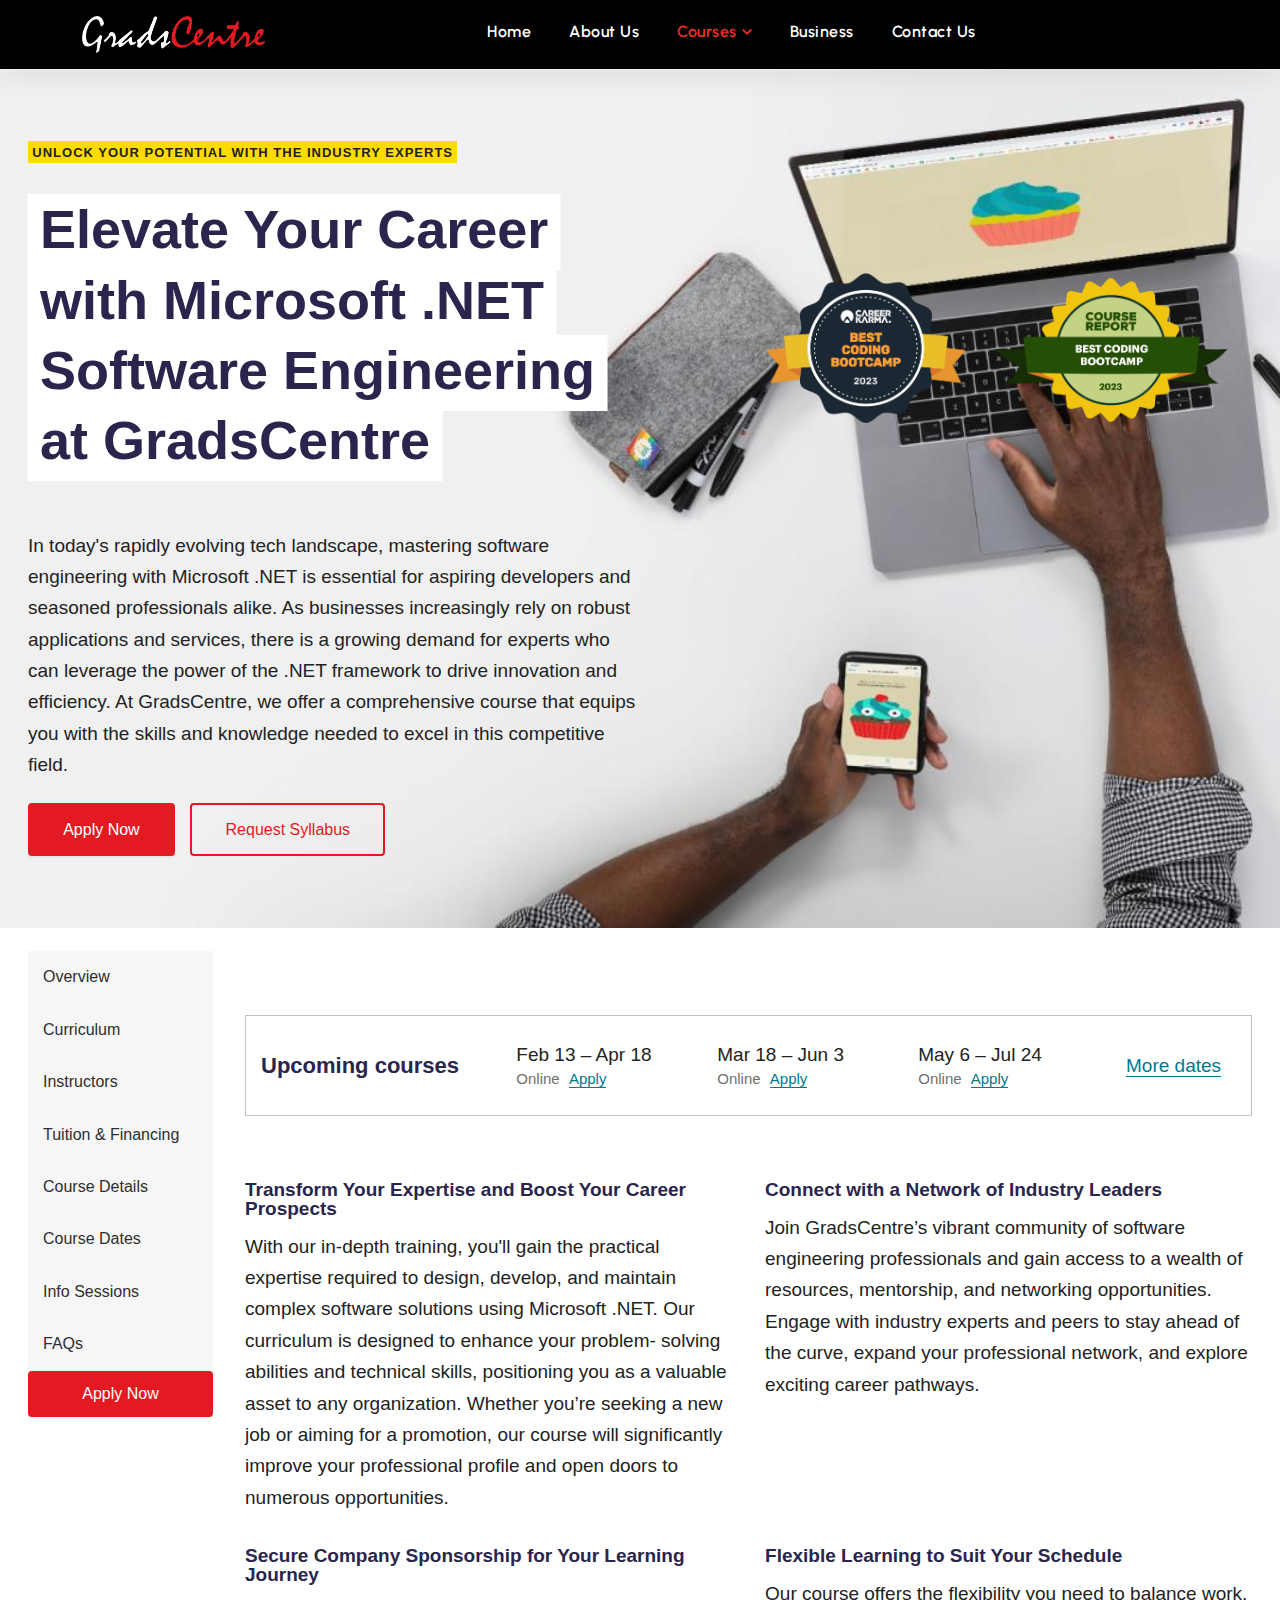
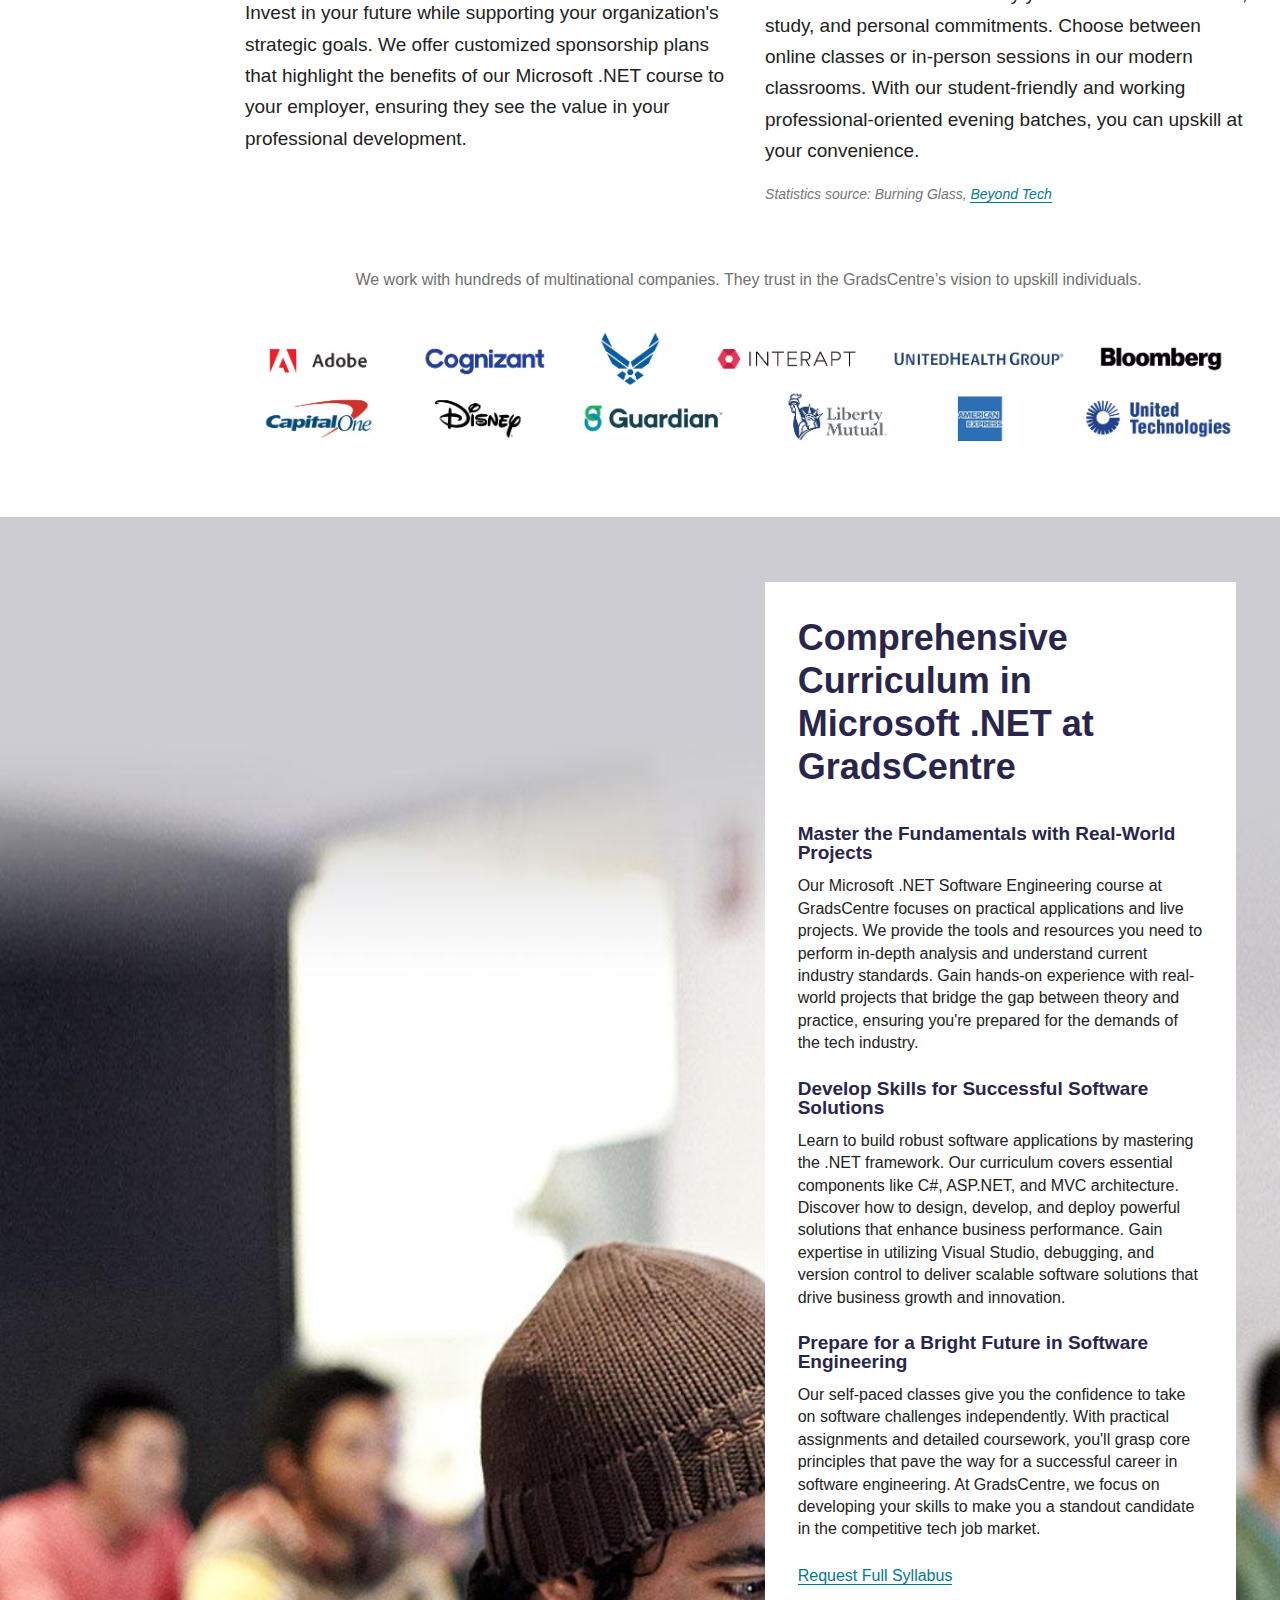
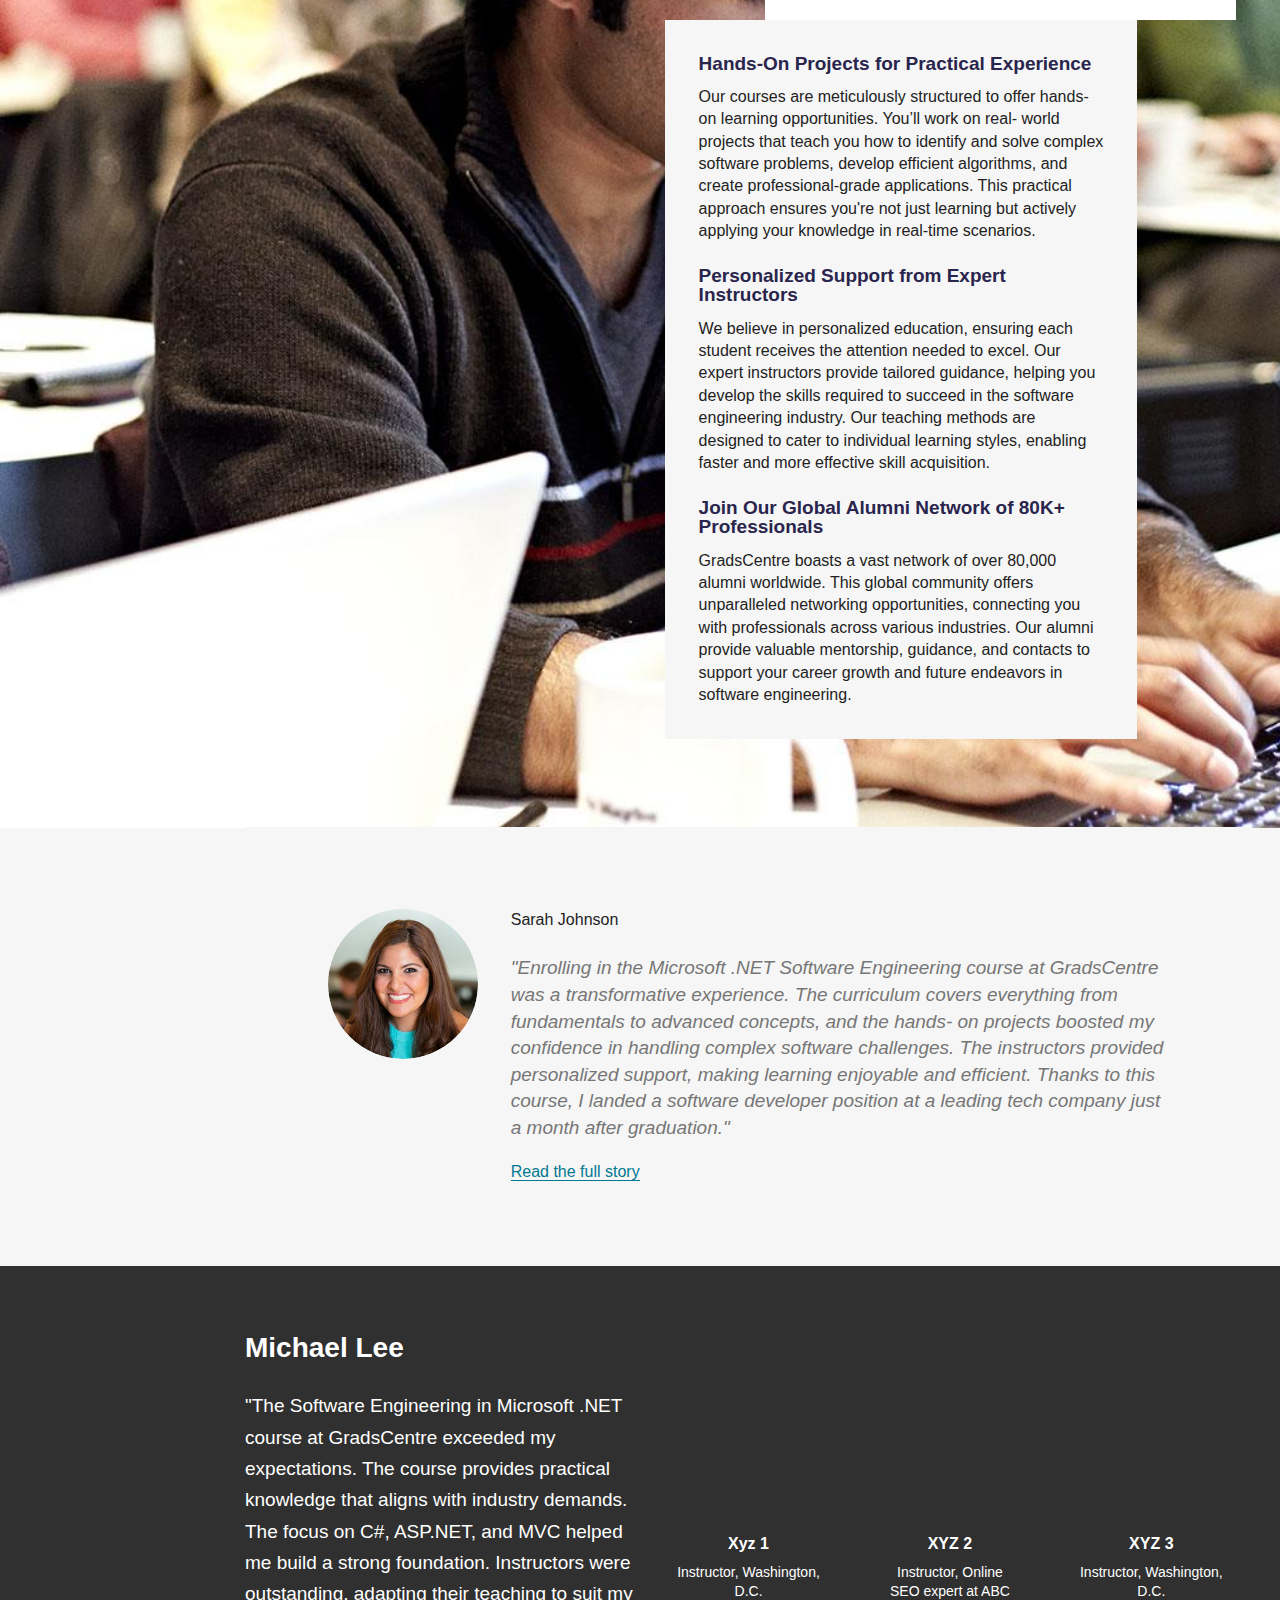
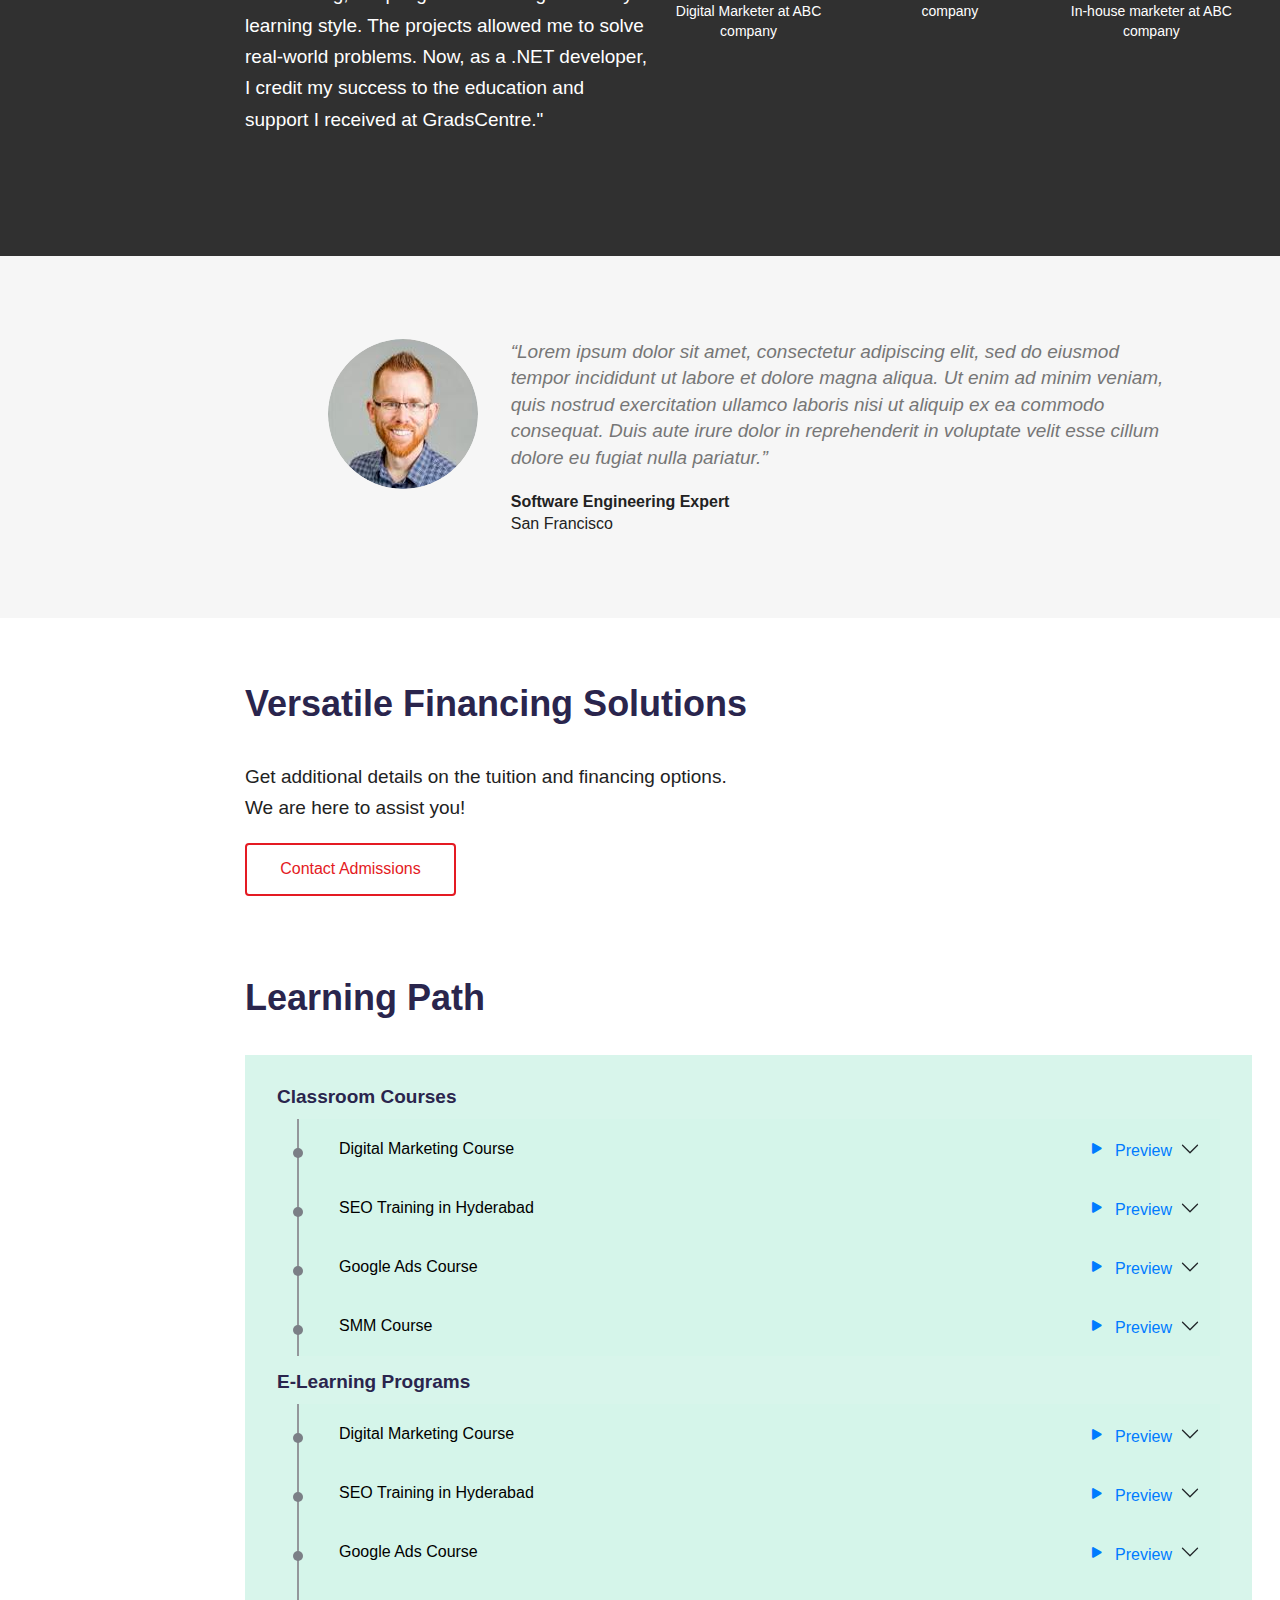
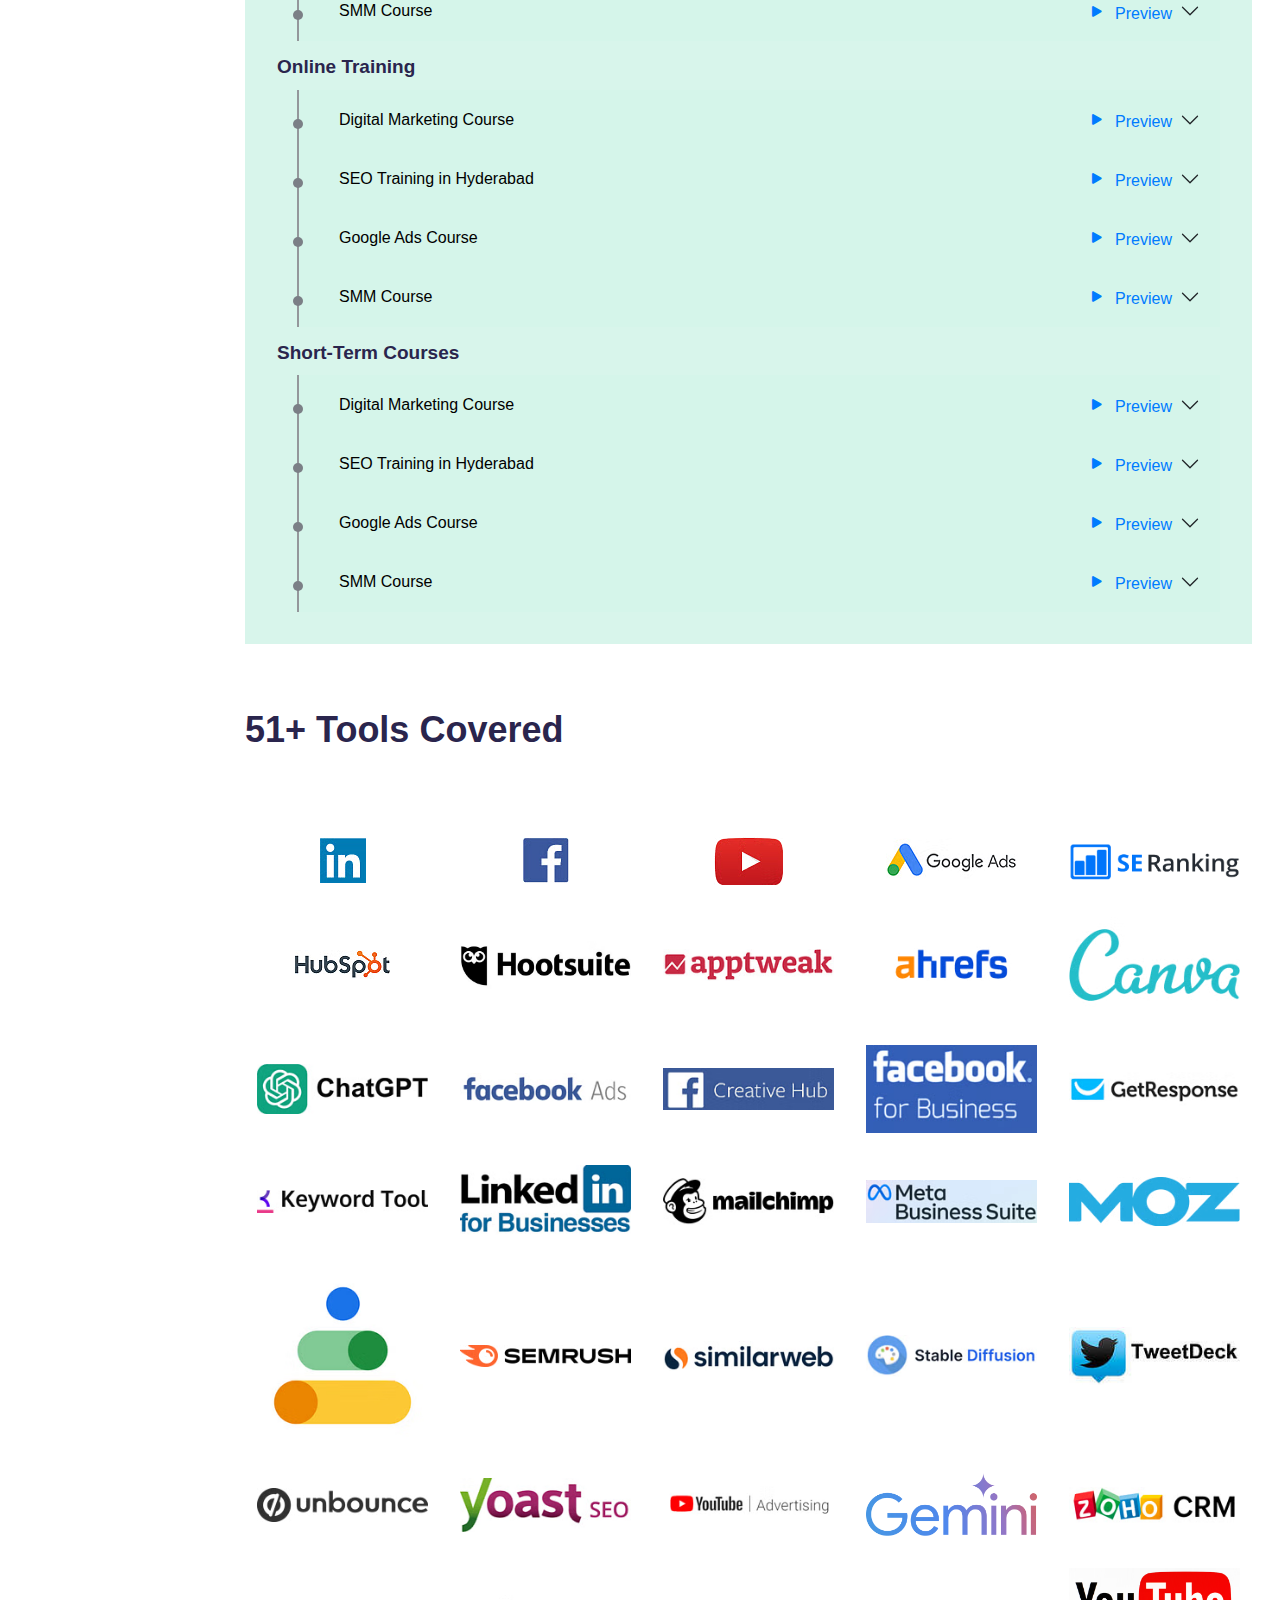
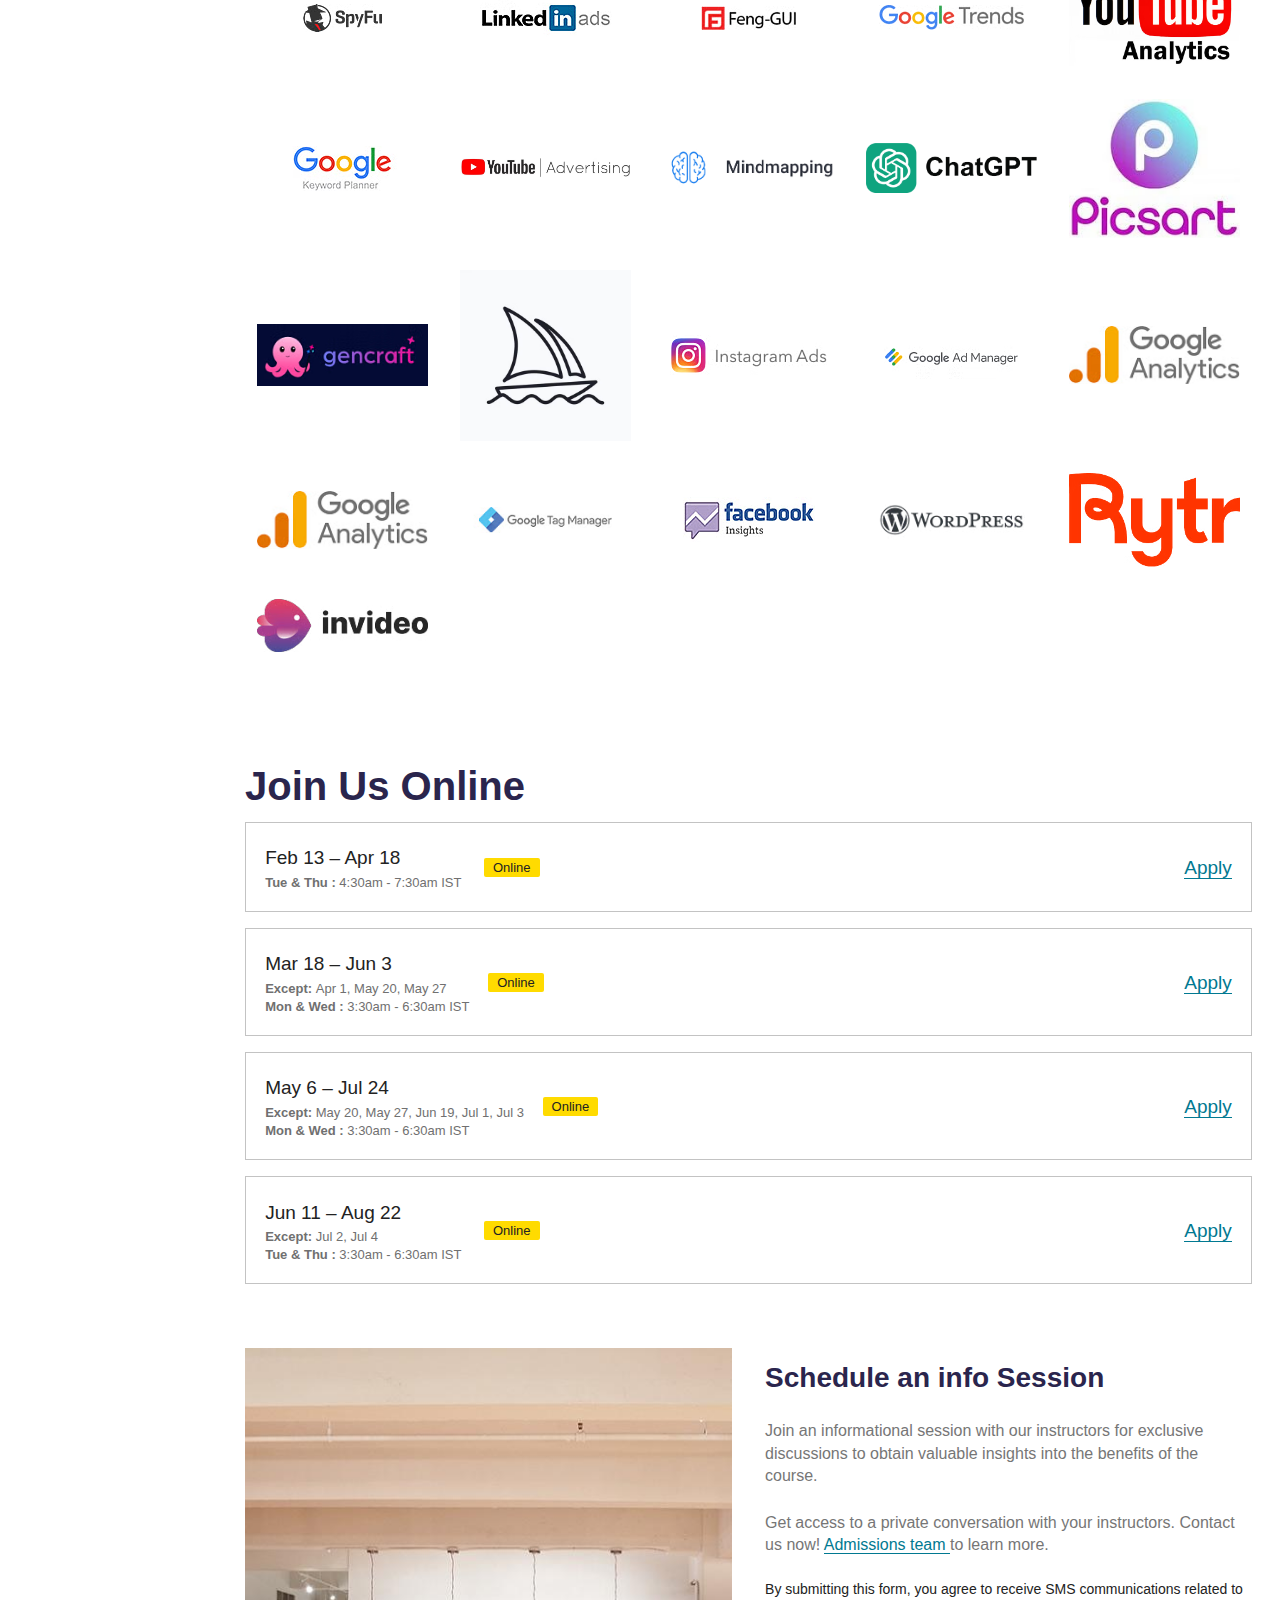
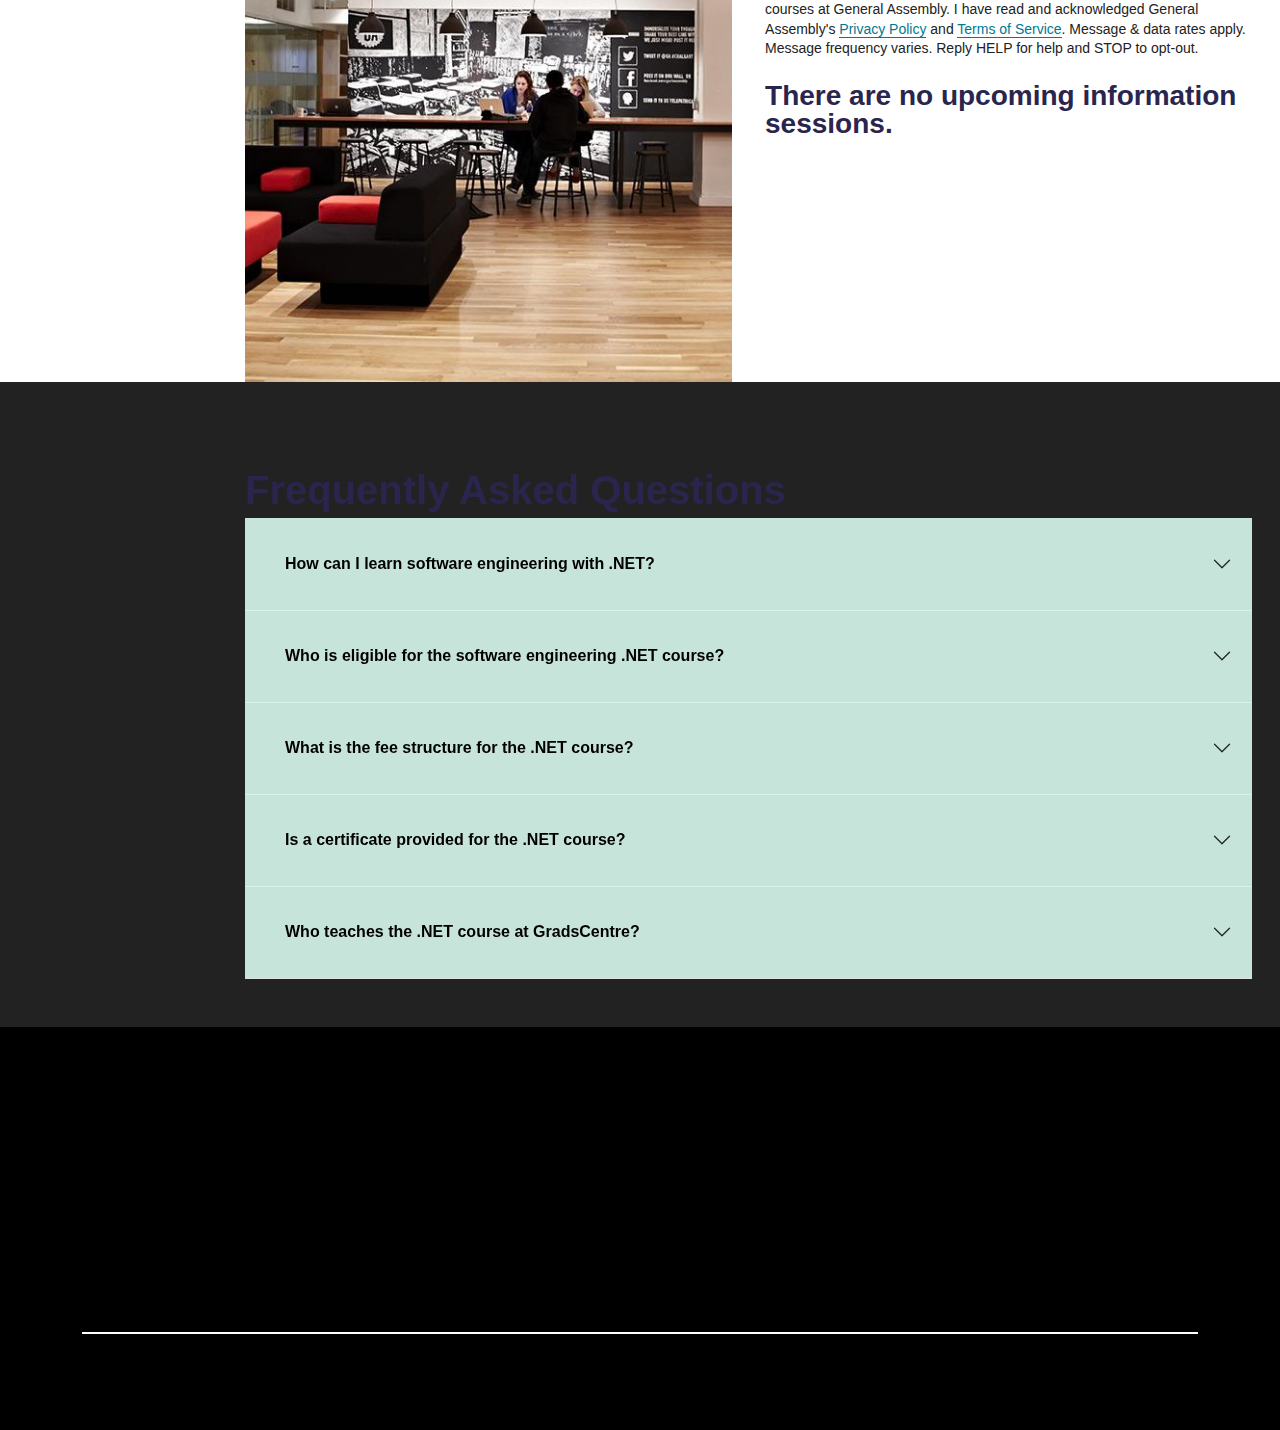
==== commit a6357a27: "2nd" ====
--- a/software-development.html
+++ b/software-development.html
@@ -361,6 +361,7 @@
                               >Tuition &amp; Financing</a
                             >
                           </li>
+                          <li><a href="#learningPath">Course Details</a></li>
                           <li><a href="#course-dates">Course Dates</a></li>
                           <li><a href="#info-sessions">Info Sessions</a></li>
                           <li>
@@ -1296,7 +1297,7 @@
                   </div>
                 </div>
 
-                <section class="learningPath">
+                <section id="learningPath">
                   <div
                     id="flexible-financing-options"
                     class="padding--default layout layout--onecol ga-block-white"
